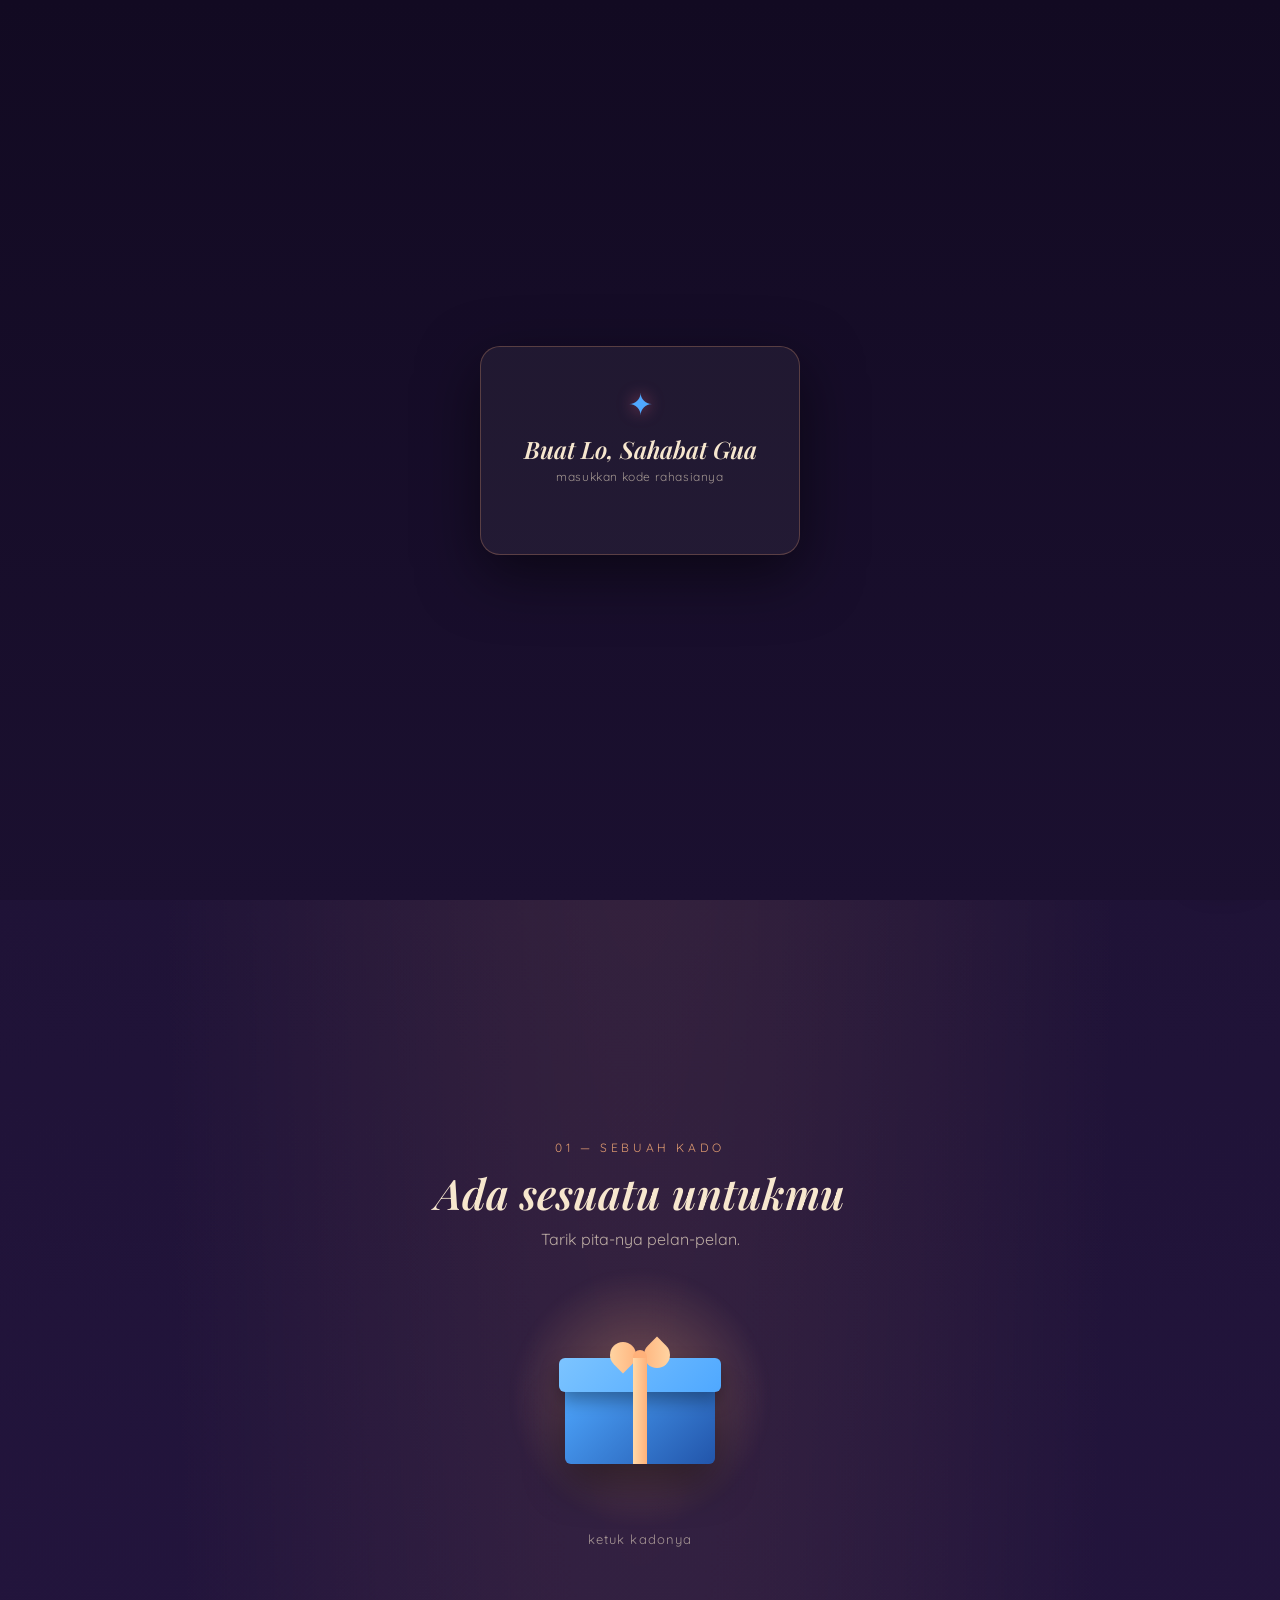
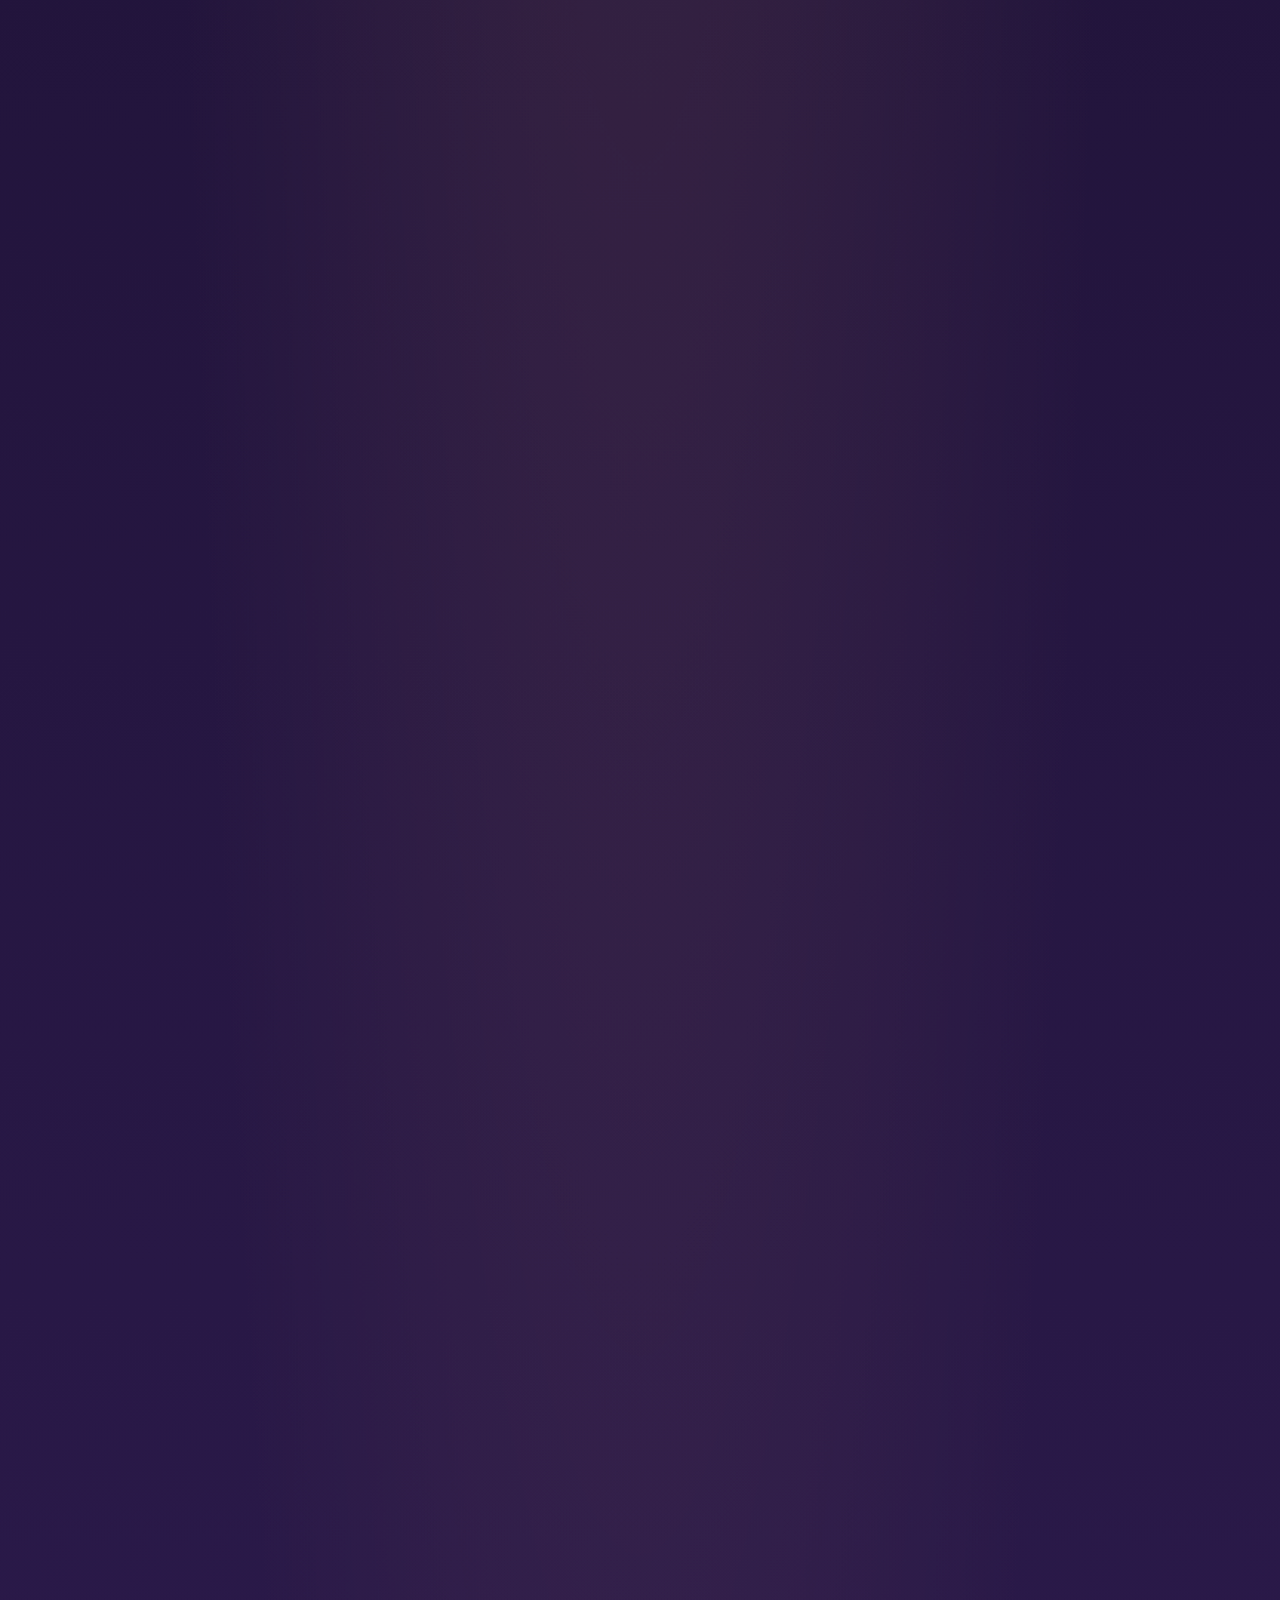
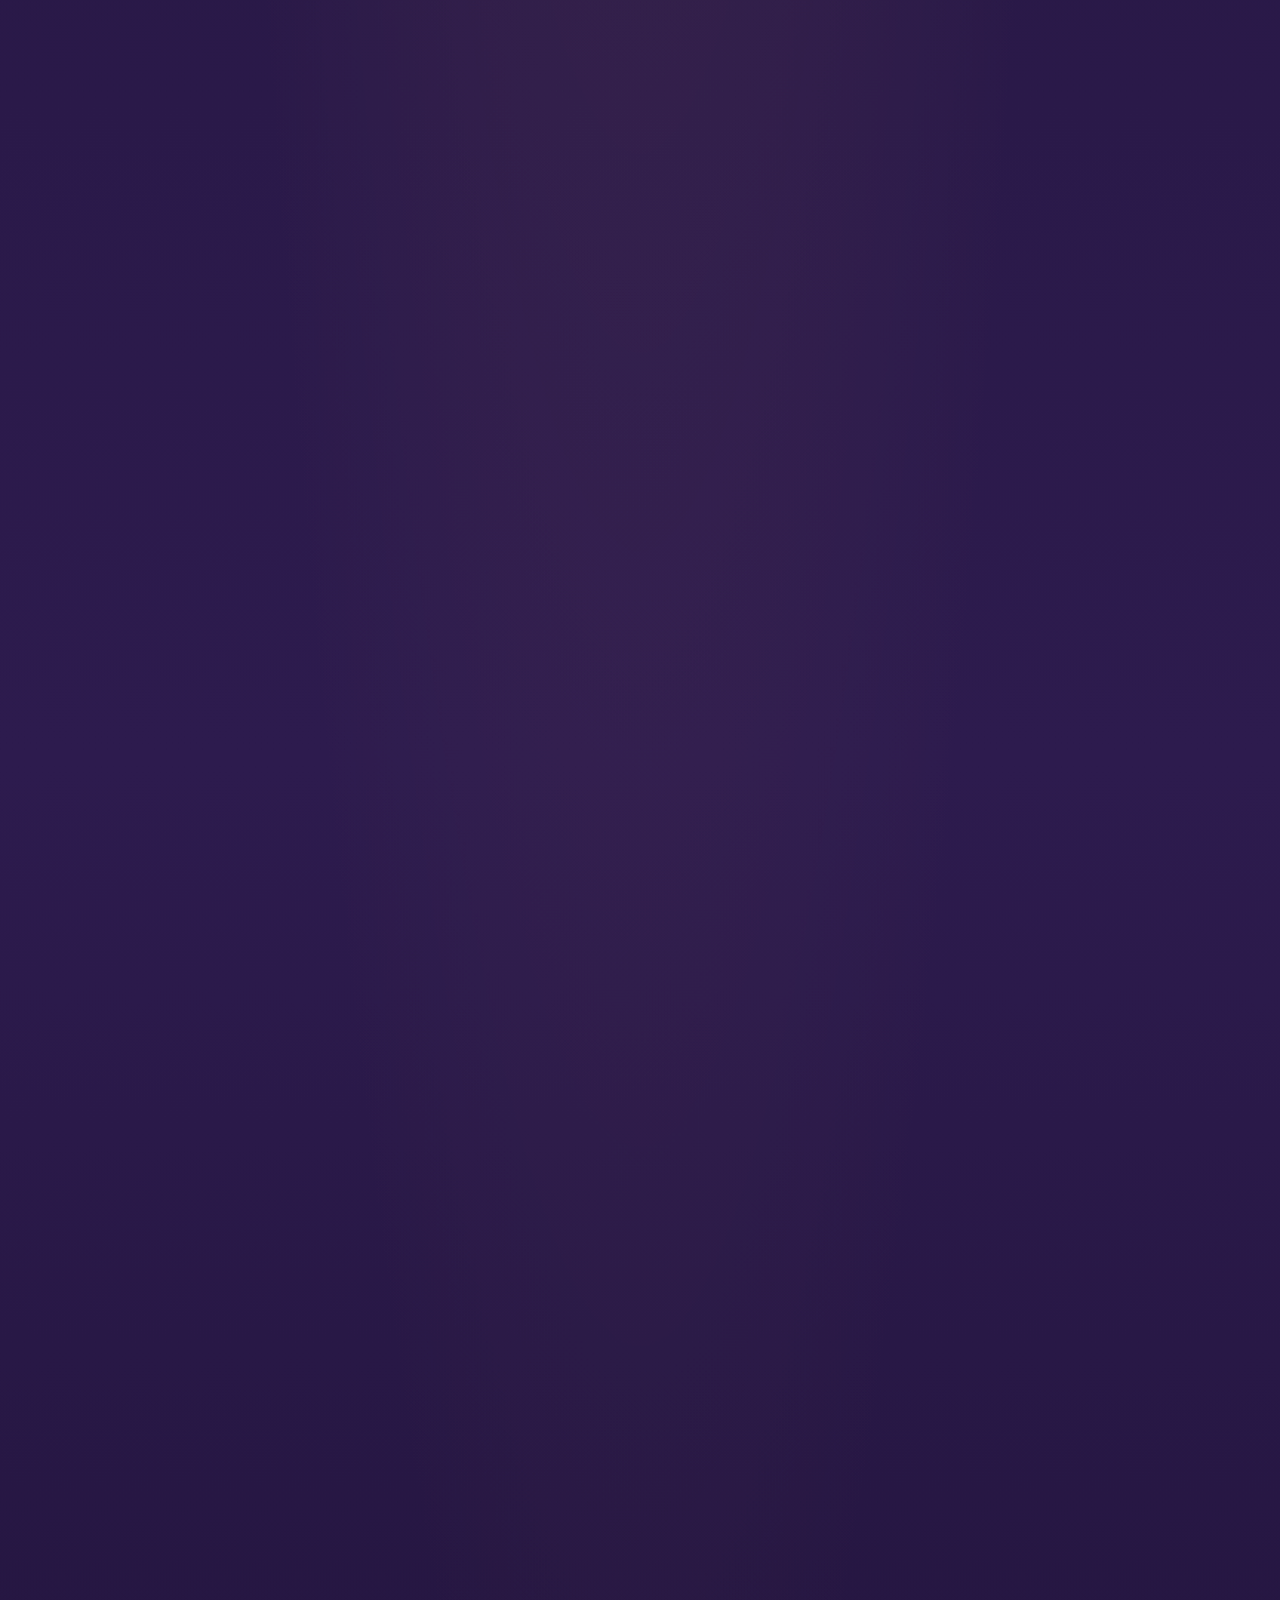
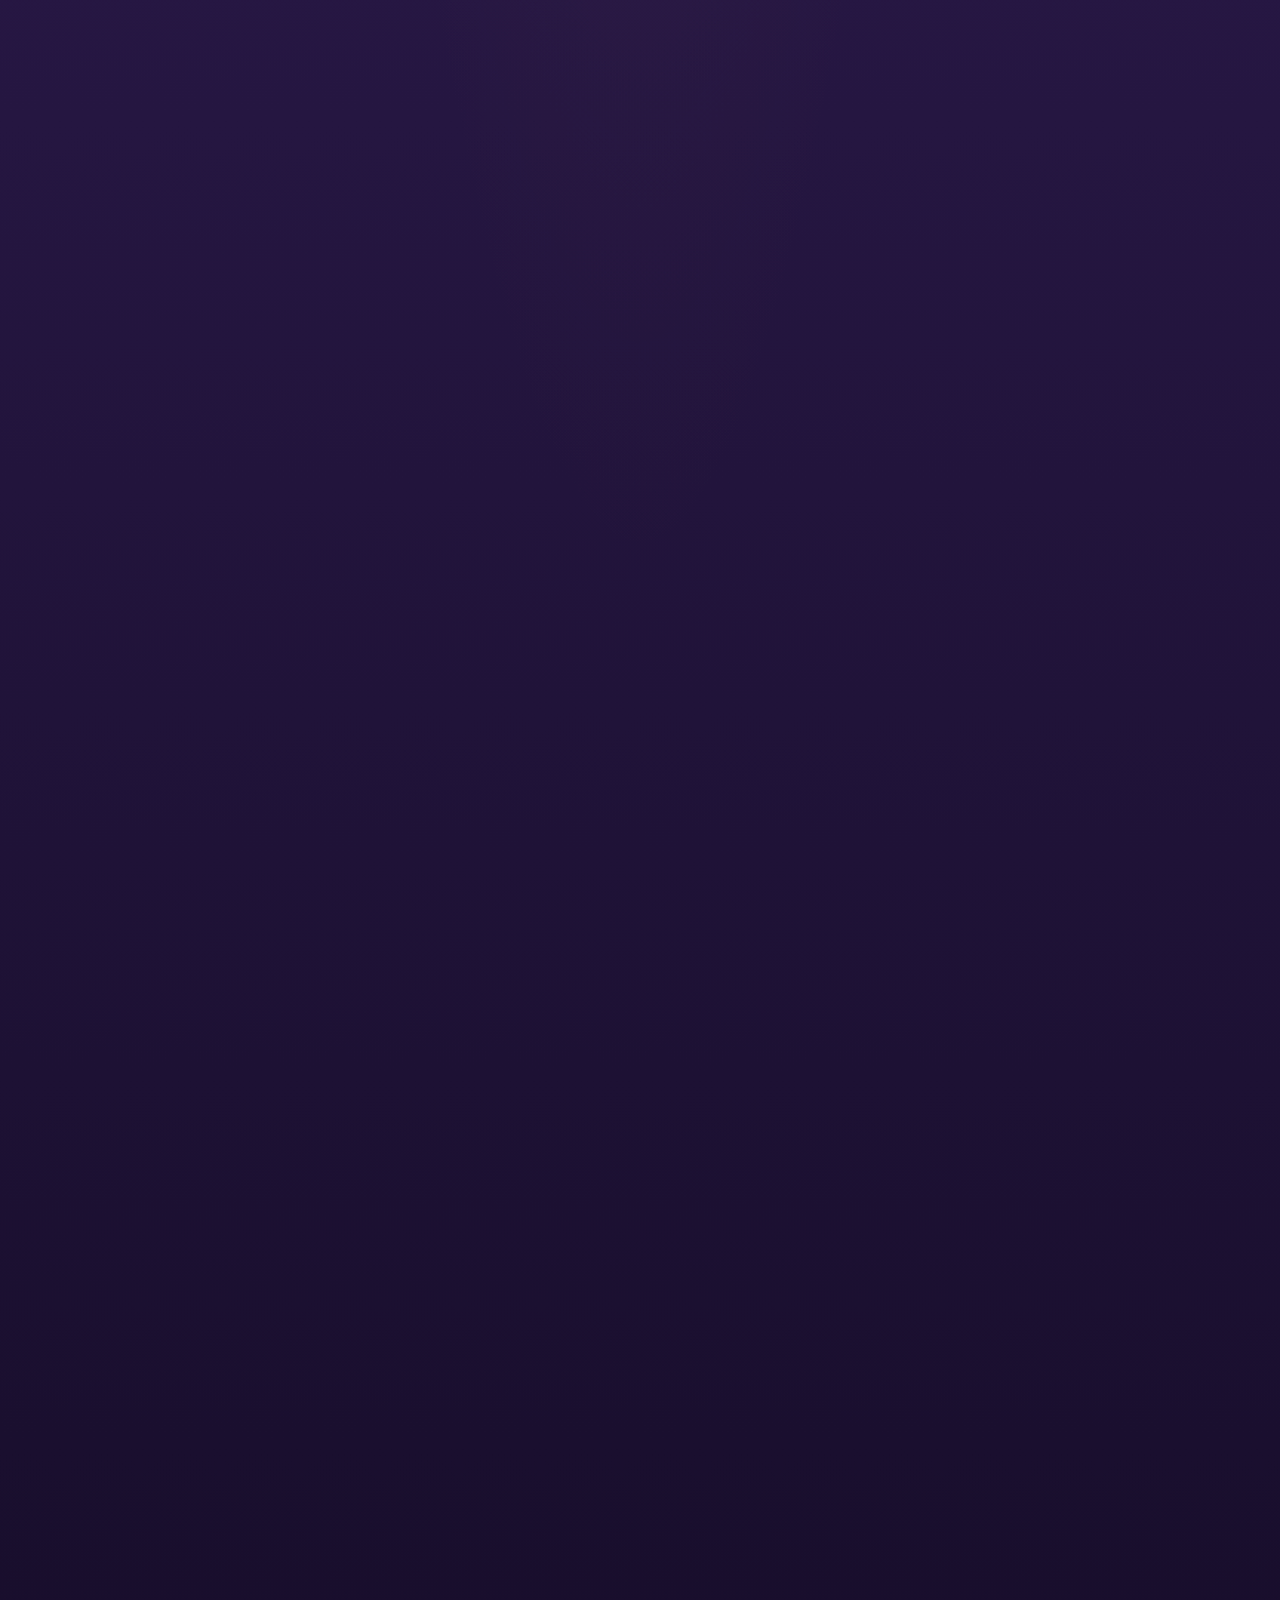
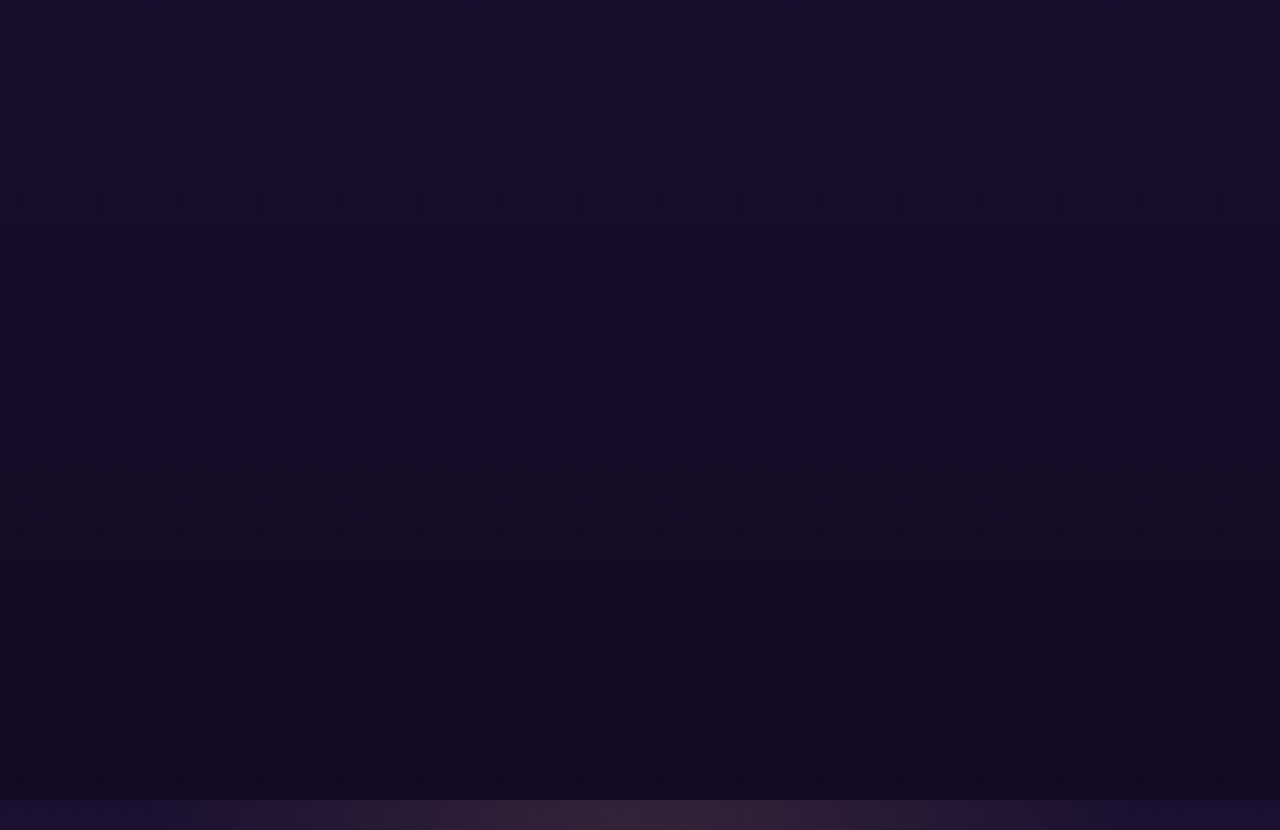
==== page2.html @ 65fb52f4 "add page2.html" ====
<!DOCTYPE html>
<html lang="id">
<head>
<meta charset="UTF-8" />
<meta name="viewport" content="width=device-width, initial-scale=1.0" />
<title id="pageTitle">Happy Birthday</title>
<link rel="preconnect" href="https://fonts.googleapis.com">
<link href="https://fonts.googleapis.com/css2?family=Caveat:wght@500;600&family=Playfair+Display:ital,wght@0,500;0,700;1,500;1,600&family=Quicksand:wght@400;500;600;700&display=swap" rel="stylesheet">
<link rel="stylesheet" href="main.css" />
</head>
<body>

  <div class="lantern-field" id="lanternField"></div>

  <!-- ============ LOCK SCREEN ============ -->
  <div class="lock-overlay" id="lockOverlay">
    <div class="lock-card">
      <span class="lock-flower">✦</span>
      <h2 class="lock-title">Buat Lo, Sahabat Gua</h2>
      <p class="lock-sub" id="lockHint">masukkan kode rahasianya</p>
      <div class="lock-dots" id="lockDots"></div>
      <div class="lock-pad" id="lockPad"></div>
    </div>
  </div>

  <!-- ============ HERO ============ -->
  <section class="hero">
    <p class="hero-eyebrow">malam ini, langit menyalakan satu lentera lagi buat sahabat gua</p>
    <h1 class="hero-title" id="heroTitle">Happy Birthday</h1>
    <p class="hero-date" id="heroDate"></p>
    <button class="scroll-cue" id="scrollCue">
      <span>buka kadonya</span>
      <span class="cue-arrow">↓</span>
    </button>
  </section>

  <!-- ============ GIFT ============ -->
  <section class="gift-section" id="giftSection">
    <p class="section-label">01 — sebuah kado</p>
    <h2 class="section-title">Ada sesuatu untukmu</h2>
    <p class="section-sub">Tarik pita-nya pelan-pelan.</p>

    <div class="gift-stage">
      <div class="gift-glow"></div>
      <button class="gift-box" id="giftBox" aria-label="Buka kado">
        <div class="box-lid">
          <div class="bow">
            <span class="bow-loop left"></span>
            <span class="bow-loop right"></span>
            <span class="bow-knot"></span>
          </div>
        </div>
        <div class="ribbon-v"></div>
        <div class="box-base">
          <div class="ribbon-v static"></div>
        </div>
      </button>
    </div>
    <p class="gift-hint" id="giftHint">ketuk kadonya</p>
  </section>

  <!-- ============ BOUQUET ============ -->
  <section class="bouquet-section reveal-on-gift" id="bouquetSection">
    <p class="section-label">02 — buket digital</p>
    <h2 class="section-title scroll-reveal">Petik satu bunga</h2>
    <p class="section-sub">tiap kelopak nyimpen satu potong rasa</p>
    <div class="bouquet-field scroll-reveal" id="bouquetField"></div>
    <div class="bouquet-note" id="bouquetNote">tap salah satu bunga di atas ✿</div>
  </section>

  <!-- ============ LETTER ============ -->
  <section class="letter-section reveal-on-gift" id="letterSection">
    <p class="section-label">03 — sepucuk surat</p>
    <h2 class="section-title">Untukmu, malam ini</h2>
    <div class="letter-card scroll-reveal">
      <div class="wax-seal">✉</div>
      <p class="letter-text" id="letterText"></p>
      <span class="letter-cursor" id="letterCursor">|</span>
    </div>
  </section>

  <!-- ============ TIMELINE ============ -->
  <section class="timeline-section reveal-on-gift" id="timelineSection">
    <p class="section-label">04 — perjalanan kita</p>
    <h2 class="section-title">Cerita yang Kita Tulis</h2>
    <div class="timeline-track" id="timelineTrack"></div>
  </section>

  <!-- ============ GALLERY ============ -->
  <section class="gallery-section reveal-on-gift" id="gallerySection">
    <p class="section-label">05 — jejak kenangan</p>
    <h2 class="section-title scroll-reveal">Potret-potret Kecil</h2>
    <p class="section-sub">geser buat lihat kenangan selanjutnya</p>
    <div class="photo-stack scroll-reveal" id="photoStack"></div>
    <p class="stack-counter" id="stackCounter"></p>
  </section>

  <!-- ============ MINI GAMES ============ -->
  <section class="games-section reveal-on-gift" id="gamesSection">
    <p class="section-label">06 — main dulu yuk</p>
    <h2 class="section-title scroll-reveal">Tiga Permainan Kecil</h2>
    <p class="section-sub">isengan sebelum ke penutup</p>
    <div class="game-cards" id="gameCards"></div>

    <div class="game-modal" id="gameModal">
      <div class="game-modal-box">
        <button class="game-close" id="gameClose">✕</button>
        <div id="gameStage"></div>
      </div>
    </div>
  </section>

  <!-- ============ CLOSING ============ -->
  <section class="closing-section reveal-on-gift" id="closingSection">
    <div class="closing-glow"></div>
    <p class="section-label">07 — penutup</p>
    <h2 class="closing-title scroll-reveal">Selamat ulang tahun, <span id="closingName"></span> 🕯️</h2>
    <p class="closing-text scroll-reveal" id="closingText"></p>
    <footer class="site-footer">Dibuat dengan niat baik · site by Berr</footer>
  </section>

  <!-- ============ MUSIC PLAYER (persistent) ============ -->
  <div class="music-player" id="musicPlayer">
    <button class="music-toggle" id="musicToggle" aria-label="Putar musik">
      <span class="bar"></span><span class="bar"></span><span class="bar"></span>
    </button>
    <span class="music-title" id="musicTitle"></span>
    <audio id="audioEl" loop preload="auto"></audio>
  </div>
  <div class="toast" id="toast"></div>

  <script src="photos.js"></script>
  <script src="data.js"></script>
  <script src="main.js"></script>
  <script src="games.js"></script>
</body>
</html>
---- main.css ----
/* ============================================================
   main.css — Page 2: "Midnight Garden" — distinct from page 1.
   Palette: deep plum #1b1030, secondary plum #2d1b4e,
            lantern amber #ffb17a, cream #f7e7ce, rose #4fa8ff
   ============================================================ */

:root{
  --plum:#1b1030;
  --plum-2:#2d1b4e;
  --amber:#ffb17a;
  --cream:#f7e7ce;
  --rose:#4fa8ff;
  --ink:#120a22;
}

*{ box-sizing:border-box; }
html{ scroll-behavior:smooth; }

body{
  margin:0;
  min-height:100%;
  background:
    radial-gradient(ellipse at 50% -10%, rgba(255,177,122,0.12), transparent 55%),
    linear-gradient(180deg, var(--plum) 0%, var(--plum-2) 55%, var(--ink) 100%);
  color:var(--cream);
  font-family:'Quicksand', sans-serif;
  overflow-x:hidden;
}

.section-label{
  font-size:12px;
  letter-spacing:0.3em;
  text-transform:uppercase;
  color:var(--amber);
  opacity:0.85;
  margin:0 0 10px;
}
.section-title{
  font-family:'Playfair Display', serif;
  font-style:italic;
  font-weight:600;
  font-size:clamp(28px,5vw,42px);
  margin:0 0 8px;
  color:var(--cream);
}
.section-sub{
  color:rgba(247,231,206,0.7);
  margin:0 0 30px;
}

/* ---------------- lantern background ---------------- */
.lantern-field{
  position:fixed;
  inset:0;
  z-index:0;
  pointer-events:none;
  overflow:hidden;
}
.lantern{
  position:absolute;
  bottom:-80px;
  width:26px;
  height:34px;
  border-radius:6px 6px 10px 10px;
  background:linear-gradient(180deg, #ffd9a8, var(--amber));
  box-shadow:0 0 18px 4px rgba(255,177,122,0.55);
  opacity:0.85;
  animation-name:rise;
  animation-timing-function:ease-in;
  animation-iteration-count:infinite;
}
.lantern::before{
  content:"";
  position:absolute;
  top:-10px;
  left:50%;
  width:1px;
  height:10px;
  background:rgba(255,217,168,0.6);
  transform:translateX(-50%);
}
.lantern::after{
  content:"";
  position:absolute;
  inset:4px 5px;
  border-radius:4px;
  background:rgba(255,255,255,0.35);
}
@keyframes rise{
  0%{ transform:translateY(0) translateX(0) rotate(0deg); opacity:0; }
  10%{ opacity:0.9; }
  50%{ transform:translateY(-55vh) translateX(20px) rotate(3deg); }
  90%{ opacity:0.5; }
  100%{ transform:translateY(-105vh) translateX(-15px) rotate(-3deg); opacity:0; }
}

/* ---------------- hero ---------------- */
.hero{
  position:relative;
  z-index:1;
  min-height:100vh;
  display:flex;
  flex-direction:column;
  align-items:center;
  justify-content:center;
  text-align:center;
  padding:32px;
}
.hero-eyebrow{
  font-size:13px;
  letter-spacing:0.25em;
  text-transform:uppercase;
  color:rgba(247,231,206,0.6);
  margin-bottom:18px;
}
.hero-title{
  font-family:'Playfair Display', serif;
  font-style:italic;
  font-weight:600;
  font-size:clamp(38px, 8vw, 72px);
  margin:0;
  background:linear-gradient(180deg, #fff 10%, var(--amber) 90%);
  -webkit-background-clip:text;
  background-clip:text;
  color:transparent;
  text-shadow:0 0 40px rgba(255,177,122,0.25);
}
.hero-date{
  margin:14px 0 48px;
  color:rgba(247,231,206,0.75);
  font-size:15px;
  letter-spacing:0.08em;
}
.scroll-cue{
  background:transparent;
  border:1px solid rgba(255,177,122,0.5);
  color:var(--cream);
  padding:12px 26px;
  border-radius:999px;
  font-family:'Quicksand', sans-serif;
  font-weight:600;
  font-size:13px;
  letter-spacing:0.1em;
  cursor:pointer;
  display:flex;
  align-items:center;
  gap:10px;
  transition:background 0.3s ease, transform 0.3s ease;
}
.scroll-cue:hover{ background:rgba(255,177,122,0.12); transform:translateY(2px); }
.cue-arrow{ animation:bob 1.6s ease-in-out infinite; }
@keyframes bob{ 0%,100%{ transform:translateY(0);} 50%{ transform:translateY(5px);} }

/* ---------------- gift section ---------------- */
.gift-section{
  position:relative;
  z-index:1;
  min-height:100vh;
  display:flex;
  flex-direction:column;
  align-items:center;
  justify-content:center;
  text-align:center;
  padding:40px 24px;
}
.gift-stage{
  position:relative;
  width:220px;
  height:220px;
  display:flex;
  align-items:center;
  justify-content:center;
  margin-top:10px;
}
.gift-glow{
  position:absolute;
  width:280px;
  height:280px;
  border-radius:50%;
  background:radial-gradient(circle, rgba(255,177,122,0.35), transparent 65%);
  filter:blur(4px);
  animation:glowPulse 3s ease-in-out infinite;
}
@keyframes glowPulse{
  0%,100%{ opacity:0.6; transform:scale(1); }
  50%{ opacity:1; transform:scale(1.08); }
}

.gift-box{
  position:relative;
  width:150px;
  height:130px;
  background:none;
  border:none;
  cursor:pointer;
  padding:0;
}
.box-base{
  position:absolute;
  bottom:0;
  left:0;
  width:150px;
  height:82px;
  background:linear-gradient(135deg, var(--rose), #2255aa);
  border-radius:6px;
  box-shadow:0 20px 40px rgba(0,0,0,0.45);
}
.box-lid{
  position:absolute;
  top:24px;
  left:-6px;
  width:162px;
  height:34px;
  background:linear-gradient(135deg, #7cc4ff, var(--rose));
  border-radius:6px;
  box-shadow:0 8px 18px rgba(0,0,0,0.35);
  transform-origin:50% 100%;
  transition:transform 0.7s cubic-bezier(.34,1.56,.64,1), opacity 0.5s ease 0.3s;
  z-index:3;
}
.ribbon-v{
  position:absolute;
  top:24px;
  left:50%;
  width:14px;
  height:106px;
  transform:translateX(-50%);
  background:linear-gradient(90deg, #ffd9a8, var(--amber));
  z-index:4;
  transition:opacity 0.4s ease, transform 0.6s ease;
}
.ribbon-v.static{
  position:absolute;
  top:0; left:50%;
  height:82px;
  z-index:1;
}
.bow{
  position:absolute;
  top:-16px;
  left:50%;
  transform:translateX(-50%);
  width:60px;
  height:34px;
  z-index:5;
  transition:transform 0.5s ease, opacity 0.5s ease;
}
.bow-loop{
  position:absolute;
  top:0;
  width:26px;
  height:26px;
  border-radius:50% 50% 50% 0;
  background:linear-gradient(135deg, #ffd9a8, var(--amber));
}
.bow-loop.left{ left:0; transform:rotate(-45deg); }
.bow-loop.right{ right:0; transform:rotate(135deg); }
.bow-knot{
  position:absolute;
  top:8px;
  left:50%;
  width:14px;
  height:14px;
  transform:translateX(-50%);
  background:var(--amber);
  border-radius:50%;
}

.gift-box.opened .box-lid{
  transform:translateY(-160px) rotate(-35deg);
  opacity:0;
}
.gift-box.opened .ribbon-v{
  opacity:0;
  transform:translate(-50%,-40px);
}
.gift-box.opened .bow{
  transform:translate(-50%,-180px) scale(0.6);
  opacity:0;
}
.gift-box.opened .box-base{
  animation:boxShake 0.4s ease;
}
@keyframes boxShake{
  0%,100%{ transform:translateX(0); }
  25%{ transform:translateX(-4px); }
  75%{ transform:translateX(4px); }
}

.gift-hint{
  margin-top:22px;
  font-size:13px;
  letter-spacing:0.08em;
  color:rgba(247,231,206,0.6);
  animation:hintFade 2s ease-in-out infinite;
}
@keyframes hintFade{ 0%,100%{ opacity:0.5;} 50%{ opacity:1;} }

/* sections hidden until gift opened */
.reveal-on-gift{
  opacity:0;
  transform:translateY(30px);
  transition:opacity 0.9s ease, transform 0.9s ease;
}
.reveal-on-gift.visible{
  opacity:1;
  transform:translateY(0);
}

/* ---------------- letter ---------------- */
.letter-section{
  position:relative;
  z-index:1;
  min-height:100vh;
  display:flex;
  flex-direction:column;
  align-items:center;
  justify-content:center;
  padding:60px 24px;
  text-align:center;
}
.letter-card{
  position:relative;
  max-width:560px;
  width:100%;
  background:rgba(255,247,235,0.06);
  border:1px solid rgba(255,177,122,0.25);
  border-radius:18px;
  padding:44px 32px;
  backdrop-filter:blur(6px);
  box-shadow:0 20px 60px rgba(0,0,0,0.35);
  text-align:left;
}
.wax-seal{
  position:absolute;
  top:-22px;
  left:50%;
  transform:translateX(-50%);
  width:44px;
  height:44px;
  border-radius:50%;
  background:radial-gradient(circle at 35% 30%, #7cc4ff, var(--rose) 70%);
  display:flex;
  align-items:center;
  justify-content:center;
  font-size:18px;
  box-shadow:0 6px 16px rgba(0,0,0,0.4);
}
.letter-text{
  font-family:'Caveat', cursive;
  font-size:26px;
  line-height:1.55;
  color:var(--cream);
  white-space:pre-line;
  margin:8px 0 0;
  min-height:180px;
}
.letter-cursor{
  font-family:'Caveat', cursive;
  font-size:26px;
  color:var(--amber);
  animation:blink 0.9s step-end infinite;
}
@keyframes blink{ 50%{ opacity:0; } }

/* ---------------- gallery ---------------- */
.gallery-section{
  position:relative;
  z-index:1;
  min-height:100vh;
  padding:80px 24px;
  text-align:center;
}
.photo-stack{
  position:relative;
  width:260px;
  height:340px;
  margin:20px auto 6px;
}
.photo-card{
  position:absolute;
  inset:0;
  background:#fff;
  padding:10px 10px 34px;
  border-radius:6px;
  box-shadow:0 14px 32px rgba(0,0,0,0.4);
  cursor:grab;
  user-select:none;
  transform:rotate(var(--tilt, 0deg)) scale(calc(1 - var(--depth, 0) * 0.04)) translateY(calc(var(--depth, 0) * 10px));
  transition:transform 0.35s ease;
  touch-action:none;
}
.photo-card:active{ cursor:grabbing; }
.photo-card img{
  width:100%;
  height:100%;
  object-fit:cover;
  display:block;
  border-radius:2px;
  pointer-events:none;
}
.photo-card.text-card{
  display:flex;
  align-items:center;
  justify-content:center;
  background:linear-gradient(160deg, var(--plum-2), var(--ink));
  padding:28px 22px 34px;
}
.photo-card.text-card p{
  margin:0;
  font-family:'Playfair Display', serif;
  font-style:italic;
  font-size:17px;
  line-height:1.5;
  color:var(--cream);
  text-align:center;
  pointer-events:none;
}
.stack-counter{
  font-size:12px;
  letter-spacing:0.1em;
  color:rgba(247,231,206,0.55);
  margin-top:6px;
}

/* ---------------- closing ---------------- */
.closing-section{
  position:relative;
  z-index:1;
  min-height:100vh;
  display:flex;
  flex-direction:column;
  align-items:center;
  justify-content:center;
  text-align:center;
  padding:60px 24px;
  overflow:hidden;
}
.closing-glow{
  position:absolute;
  top:20%;
  width:400px;
  height:400px;
  background:radial-gradient(circle, rgba(255,111,145,0.18), transparent 70%);
  filter:blur(10px);
  pointer-events:none;
}
.closing-title{
  font-family:'Playfair Display', serif;
  font-style:italic;
  font-weight:600;
  font-size:clamp(26px,5vw,38px);
  margin:0 0 18px;
  position:relative;
}
.closing-title span{ color:var(--amber); }
.closing-text{
  max-width:520px;
  color:rgba(247,231,206,0.8);
  line-height:1.7;
  position:relative;
}
.site-footer{
  margin-top:60px;
  font-size:12px;
  letter-spacing:0.1em;
  color:rgba(247,231,206,0.4);
}

/* ---------------- music player ---------------- */
.music-player{
  position:fixed;
  bottom:22px;
  right:22px;
  z-index:40;
  display:flex;
  align-items:center;
  gap:10px;
  background:rgba(27,16,48,0.75);
  border:1px solid rgba(255,177,122,0.3);
  padding:8px 14px 8px 8px;
  border-radius:999px;
  backdrop-filter:blur(6px);
  box-shadow:0 10px 24px rgba(0,0,0,0.35);
}
.music-toggle{
  width:38px;
  height:38px;
  border-radius:50%;
  border:none;
  background:linear-gradient(135deg, var(--amber), var(--rose));
  display:flex;
  align-items:center;
  justify-content:center;
  gap:3px;
  cursor:pointer;
}
.music-toggle .bar{
  width:3px;
  height:10px;
  background:var(--ink);
  border-radius:2px;
  animation:eq 1s ease-in-out infinite;
  animation-play-state:paused;
}
.music-toggle .bar:nth-child(2){ animation-delay:0.2s; }
.music-toggle .bar:nth-child(3){ animation-delay:0.4s; }
.music-player.playing .bar{ animation-play-state:running; }
@keyframes eq{
  0%,100%{ height:6px; }
  50%{ height:16px; }
}
.music-title{
  font-size:12px;
  color:var(--cream);
  max-width:120px;
  white-space:nowrap;
  overflow:hidden;
  text-overflow:ellipsis;
}

.toast{
  position:fixed;
  bottom:80px;
  right:22px;
  background:rgba(20,10,35,0.95);
  border:1px solid rgba(255,177,122,0.4);
  color:var(--cream);
  padding:10px 16px;
  border-radius:10px;
  font-size:12px;
  max-width:240px;
  z-index:41;
  opacity:0;
  transform:translateY(8px);
  transition:opacity 0.3s ease, transform 0.3s ease;
  pointer-events:none;
}
.toast.show{ opacity:1; transform:translateY(0); }

/* ---------------- lock screen ---------------- */
.lock-overlay{
  position:fixed;
  inset:0;
  z-index:60;
  display:flex;
  align-items:center;
  justify-content:center;
  background:linear-gradient(180deg, var(--ink), var(--plum));
  padding:24px;
  transition:opacity 0.8s ease, visibility 0.8s ease;
}
.lock-overlay.hidden{
  opacity:0;
  visibility:hidden;
  pointer-events:none;
}
.lock-card{
  width:min(90vw, 320px);
  text-align:center;
  padding:38px 26px 30px;
  border-radius:20px;
  background:rgba(255,247,235,0.05);
  border:1px solid rgba(255,177,122,0.25);
  box-shadow:0 20px 60px rgba(0,0,0,0.5);
}
.lock-flower{
  font-size:30px;
  color:var(--rose);
  text-shadow:0 0 16px rgba(255,111,145,0.6);
}
.lock-title{
  font-family:'Playfair Display', serif;
  font-style:italic;
  font-weight:600;
  font-size:24px;
  margin:10px 0 4px;
  color:var(--cream);
}
.lock-sub{
  font-size:12px;
  letter-spacing:0.05em;
  color:rgba(247,231,206,0.6);
  margin:0 0 18px;
}
.lock-dots{
  display:flex;
  justify-content:center;
  gap:10px;
  margin-bottom:22px;
}
.lock-dot{
  width:11px;
  height:11px;
  border-radius:50%;
  border:1px solid rgba(255,177,122,0.5);
  background:transparent;
  transition:background 0.2s ease, transform 0.2s ease;
}
.lock-dot.filled{
  background:var(--amber);
  transform:scale(1.15);
}
.lock-dots.shake{ animation:lockShake 0.4s ease; }
@keyframes lockShake{
  0%,100%{ transform:translateX(0); }
  25%{ transform:translateX(-8px); }
  75%{ transform:translateX(8px); }
}
.lock-pad{
  display:grid;
  grid-template-columns:repeat(3,1fr);
  gap:10px;
}
.lock-key{
  padding:14px 0;
  border-radius:12px;
  border:1px solid rgba(255,177,122,0.25);
  background:rgba(255,255,255,0.04);
  color:var(--cream);
  font-size:16px;
  font-family:'Quicksand', sans-serif;
  cursor:pointer;
  transition:background 0.2s ease;
}
.lock-key:active, .lock-key:hover{
  background:rgba(255,177,122,0.18);
}

/* ---------------- bouquet ---------------- */
.bouquet-section{
  position:relative;
  z-index:1;
  min-height:100vh;
  display:flex;
  flex-direction:column;
  align-items:center;
  justify-content:center;
  text-align:center;
  padding:70px 24px;
}
.bouquet-field{
  display:flex;
  flex-wrap:wrap;
  justify-content:center;
  gap:22px;
  max-width:520px;
  margin:20px 0;
}
.bouquet-flower{
  background:none;
  border:none;
  font-size:38px;
  cursor:pointer;
  filter:drop-shadow(0 0 10px rgba(255,111,145,0.4));
  transition:transform 0.3s ease;
  animation:swayFlower 3.4s ease-in-out infinite;
}
.bouquet-flower:hover{ transform:scale(1.15) rotate(-6deg); }
@keyframes swayFlower{
  0%,100%{ transform:rotate(-4deg); }
  50%{ transform:rotate(4deg); }
}
.bouquet-note{
  min-height:50px;
  max-width:420px;
  font-family:'Caveat', cursive;
  font-size:22px;
  color:var(--amber);
  padding:0 12px;
  transition:opacity 0.4s ease;
}

/* ---------------- timeline ---------------- */
.timeline-section{
  position:relative;
  z-index:1;
  min-height:100vh;
  padding:80px 24px;
  text-align:center;
}
.timeline-track{
  position:relative;
  max-width:520px;
  margin:30px auto 0;
  text-align:left;
  padding-left:26px;
  border-left:1px solid rgba(255,177,122,0.35);
}
.timeline-item{
  position:relative;
  margin-bottom:38px;
  opacity:0;
  transform:translateX(-16px);
  transition:opacity 0.8s ease, transform 0.8s ease;
}
.timeline-item.visible{
  opacity:1;
  transform:translateX(0);
}
.timeline-item::before{
  content:"";
  position:absolute;
  left:-32px;
  top:4px;
  width:10px;
  height:10px;
  border-radius:50%;
  background:var(--amber);
  box-shadow:0 0 10px rgba(255,177,122,0.7);
}
.timeline-label{
  font-size:11px;
  letter-spacing:0.2em;
  text-transform:uppercase;
  color:var(--rose);
  margin:0 0 4px;
}
.timeline-item h3{
  font-family:'Playfair Display', serif;
  font-style:italic;
  font-size:20px;
  margin:0 0 6px;
  color:var(--cream);
}
.timeline-item p{
  margin:0;
  font-size:14px;
  line-height:1.55;
  color:rgba(247,231,206,0.7);
}

/* ---------------- generic scroll reveal ---------------- */
.scroll-reveal{
  opacity:0;
  transform:translateY(24px);
  transition:opacity 0.9s ease, transform 0.9s ease;
}
.scroll-reveal.visible{
  opacity:1;
  transform:translateY(0);
}

/* ---------------- mini games ---------------- */
.games-section{
  position:relative;
  z-index:1;
  min-height:100vh;
  display:flex;
  flex-direction:column;
  align-items:center;
  justify-content:center;
  text-align:center;
  padding:70px 24px;
}
.game-cards{
  display:flex;
  flex-wrap:wrap;
  justify-content:center;
  gap:16px;
  max-width:520px;
  margin-top:10px;
}
.game-card{
  width:150px;
  padding:22px 14px;
  border-radius:16px;
  background:rgba(255,255,255,0.05);
  border:1px solid rgba(255,177,122,0.25);
  cursor:pointer;
  transition:transform 0.25s ease, background 0.25s ease;
}
.game-card:hover{
  transform:translateY(-4px);
  background:rgba(255,177,122,0.1);
}
.game-card .icon{
  font-size:30px;
  display:block;
  margin-bottom:10px;
}
.game-card .title{
  font-family:'Playfair Display', serif;
  font-style:italic;
  font-size:15px;
  color:var(--cream);
  margin:0 0 4px;
}
.game-card .desc{
  font-size:11px;
  color:rgba(247,231,206,0.6);
  margin:0;
}

.game-modal{
  position:fixed;
  inset:0;
  z-index:70;
  display:none;
  align-items:center;
  justify-content:center;
  background:rgba(10,4,20,0.9);
  padding:20px;
}
.game-modal.active{ display:flex; }
.game-modal-box{
  position:relative;
  width:min(92vw, 420px);
  max-height:85vh;
  overflow-y:auto;
  background:linear-gradient(160deg, rgba(45,27,78,0.98), rgba(18,10,34,0.98));
  border:1px solid rgba(255,177,122,0.3);
  border-radius:20px;
  padding:30px 22px 26px;
  text-align:center;
}
.game-close{
  position:absolute;
  top:10px;
  right:14px;
  background:none;
  border:none;
  color:var(--cream);
  font-size:18px;
  cursor:pointer;
}
.game-title{
  font-family:'Playfair Display', serif;
  font-style:italic;
  font-size:22px;
  margin:0 0 6px;
  color:var(--amber);
}
.game-sub{
  font-size:12px;
  color:rgba(247,231,206,0.6);
  margin:0 0 18px;
}

/* quiz */
.quiz-question{
  font-size:15px;
  margin-bottom:14px;
  color:var(--cream);
}
.quiz-options{
  display:flex;
  flex-direction:column;
  gap:8px;
  margin-bottom:16px;
}
.quiz-option{
  padding:10px;
  border-radius:10px;
  border:1px solid rgba(255,177,122,0.3);
  background:rgba(255,255,255,0.04);
  color:var(--cream);
  font-size:13px;
  cursor:pointer;
}
.quiz-option.correct{ background:rgba(120,200,120,0.3); border-color:#7ac87a; }
.quiz-option.wrong{ background:rgba(220,90,90,0.3); border-color:#dc5a5a; }
.quiz-progress{
  font-size:11px;
  color:rgba(247,231,206,0.5);
  margin-bottom:8px;
}
.quiz-result{
  font-family:'Caveat', cursive;
  font-size:22px;
  color:var(--amber);
}

/* memory match */
.memory-grid{
  display:grid;
  grid-template-columns:repeat(4, 1fr);
  gap:8px;
  margin:10px 0;
}
.memory-card{
  aspect-ratio:1;
  border-radius:10px;
  background:linear-gradient(135deg, var(--rose), #2255aa);
  display:flex;
  align-items:center;
  justify-content:center;
  font-size:22px;
  cursor:pointer;
  user-select:none;
}
.memory-card.flipped, .memory-card.matched{
  background:rgba(255,255,255,0.08);
}
.memory-card.matched{ opacity:0.4; cursor:default; }
.memory-status{
  font-size:12px;
  color:rgba(247,231,206,0.7);
  margin-top:8px;
}

/* catch hearts */
.catch-stage{
  position:relative;
  width:100%;
  height:300px;
  border-radius:14px;
  background:rgba(0,0,0,0.25);
  overflow:hidden;
  margin-bottom:12px;
}
.catch-heart{
  position:absolute;
  top:-30px;
  font-size:22px;
  cursor:pointer;
  animation-name:fallHeart;
  animation-timing-function:linear;
  user-select:none;
}
@keyframes fallHeart{
  to{ transform:translateY(330px); }
}
.catch-score{
  font-size:14px;
  color:var(--cream);
}
.game-btn{
  margin-top:12px;
  padding:10px 22px;
  border-radius:999px;
  border:none;
  background:linear-gradient(120deg, var(--amber), var(--rose));
  color:var(--ink);
  font-weight:700;
  font-size:13px;
  cursor:pointer;
}

@media (max-width:600px){
  .letter-card{ padding:34px 20px; }
  .letter-text{ font-size:22px; }
  .bouquet-flower{ font-size:32px; }
}
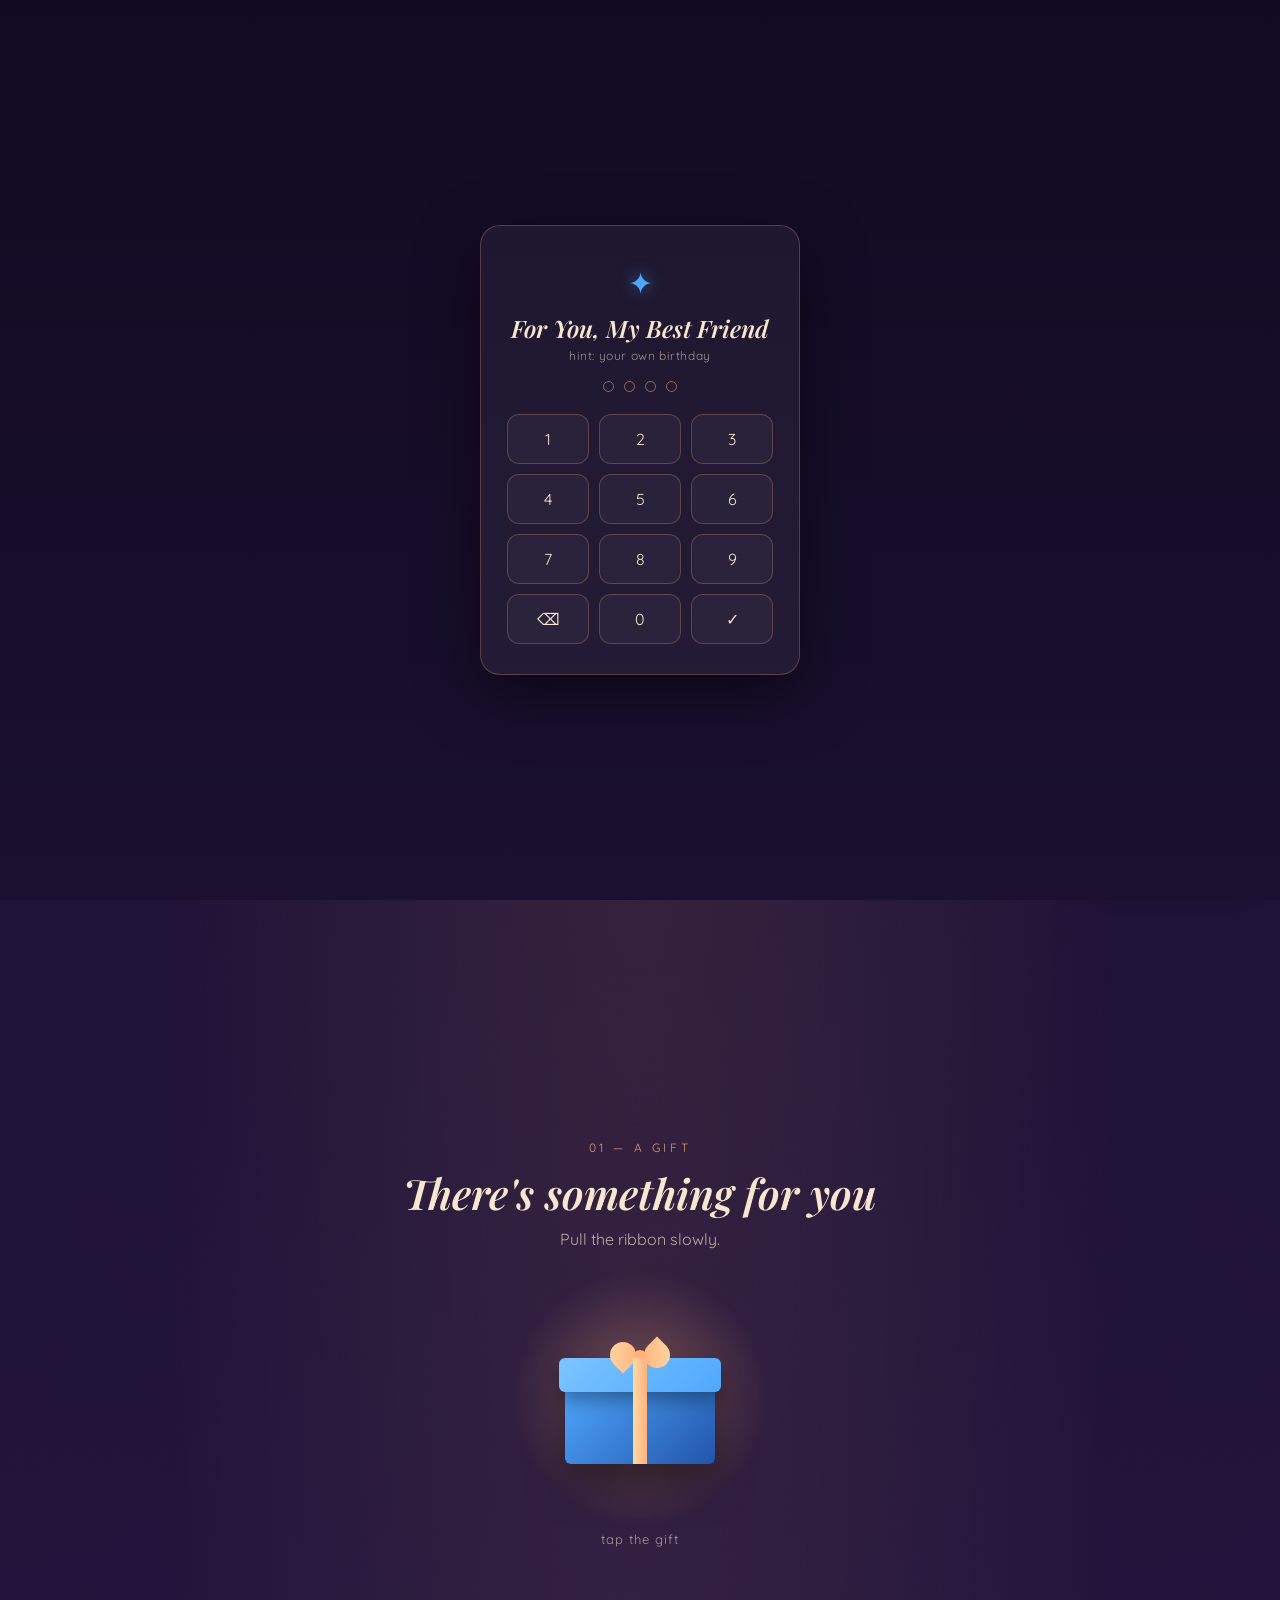
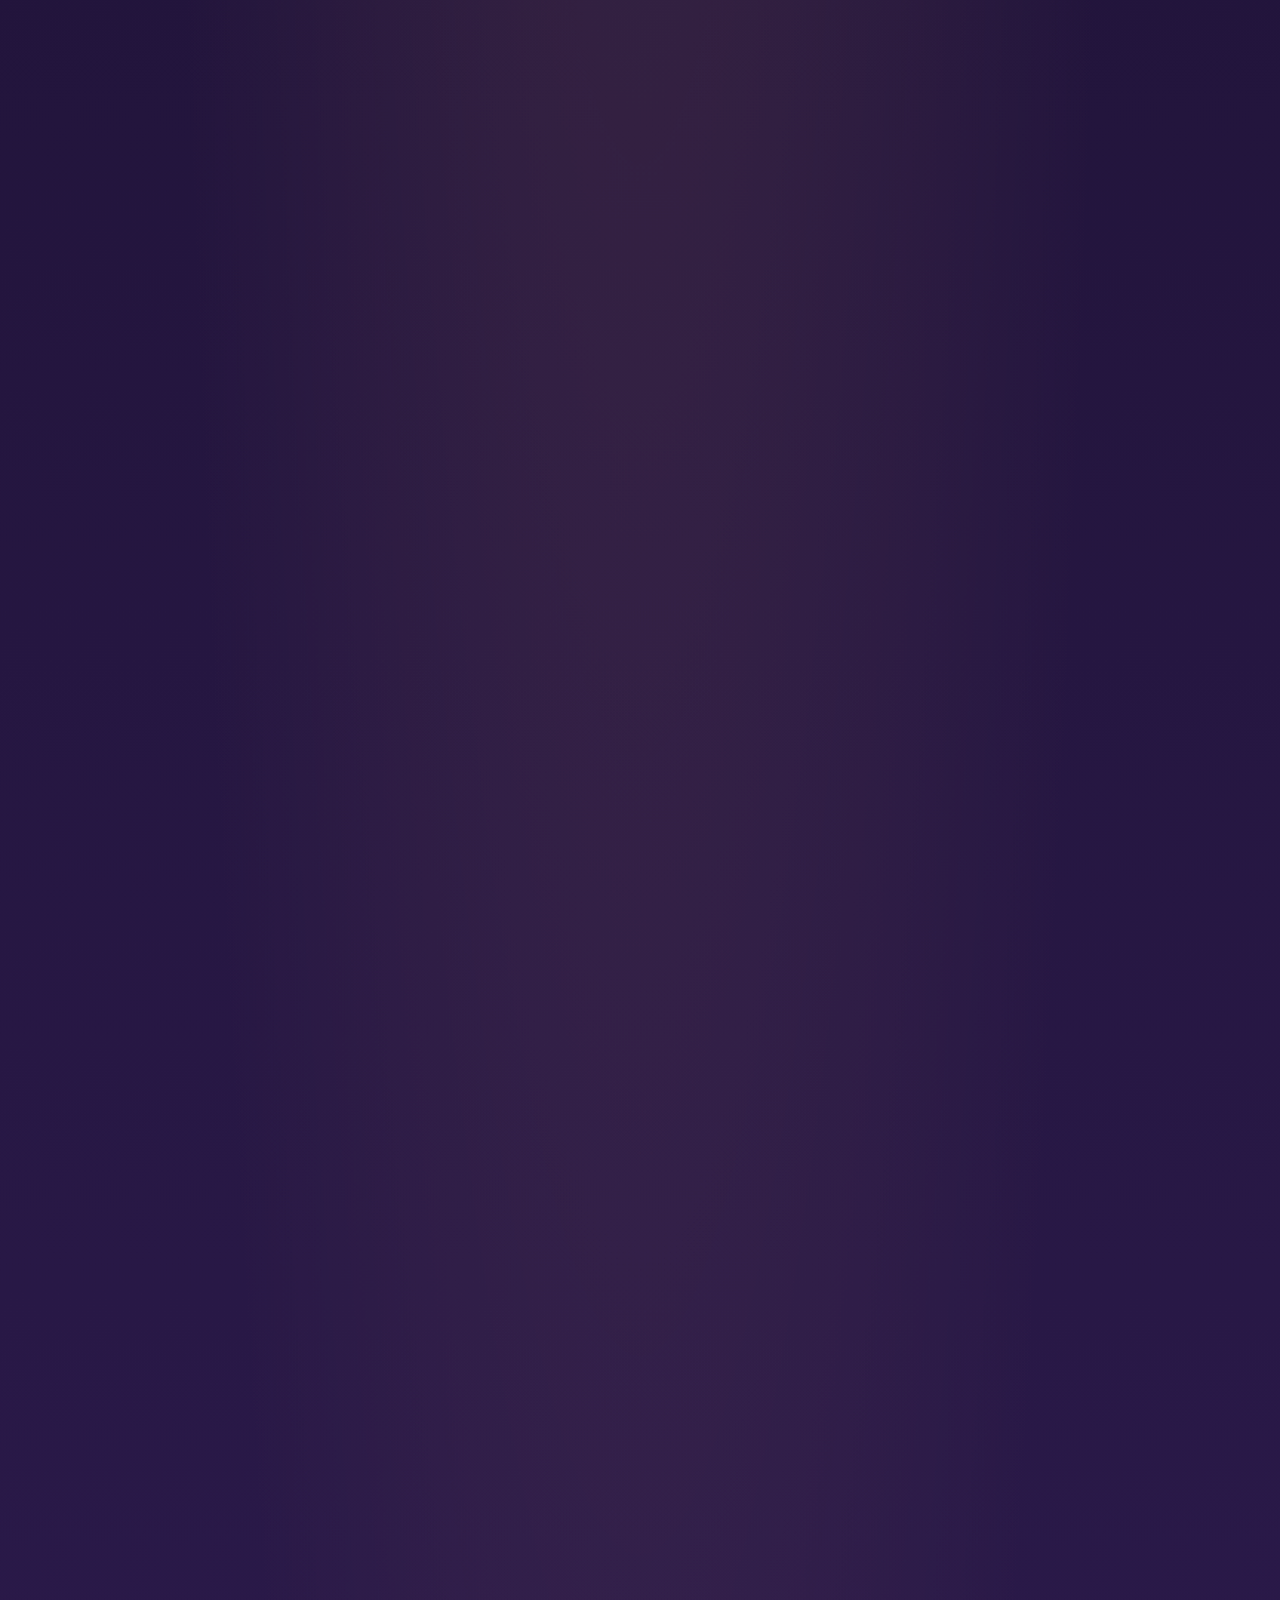
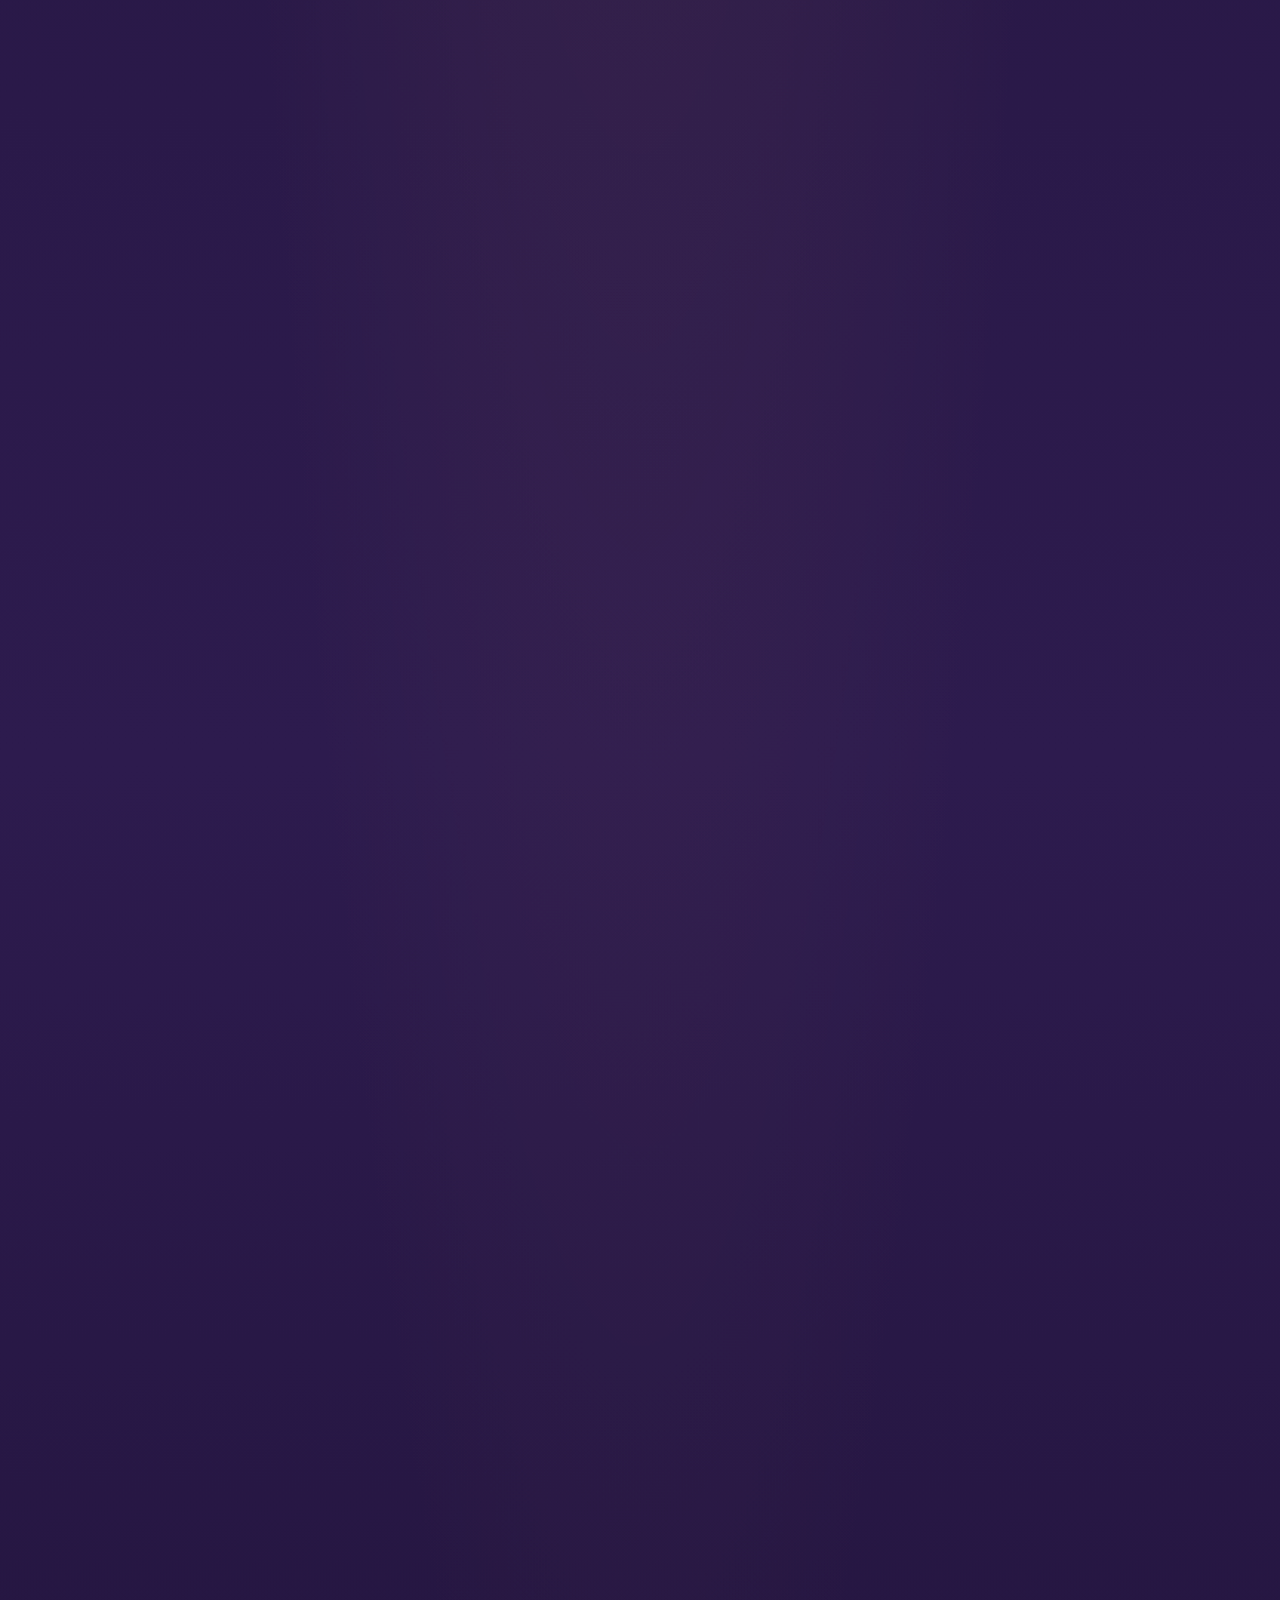
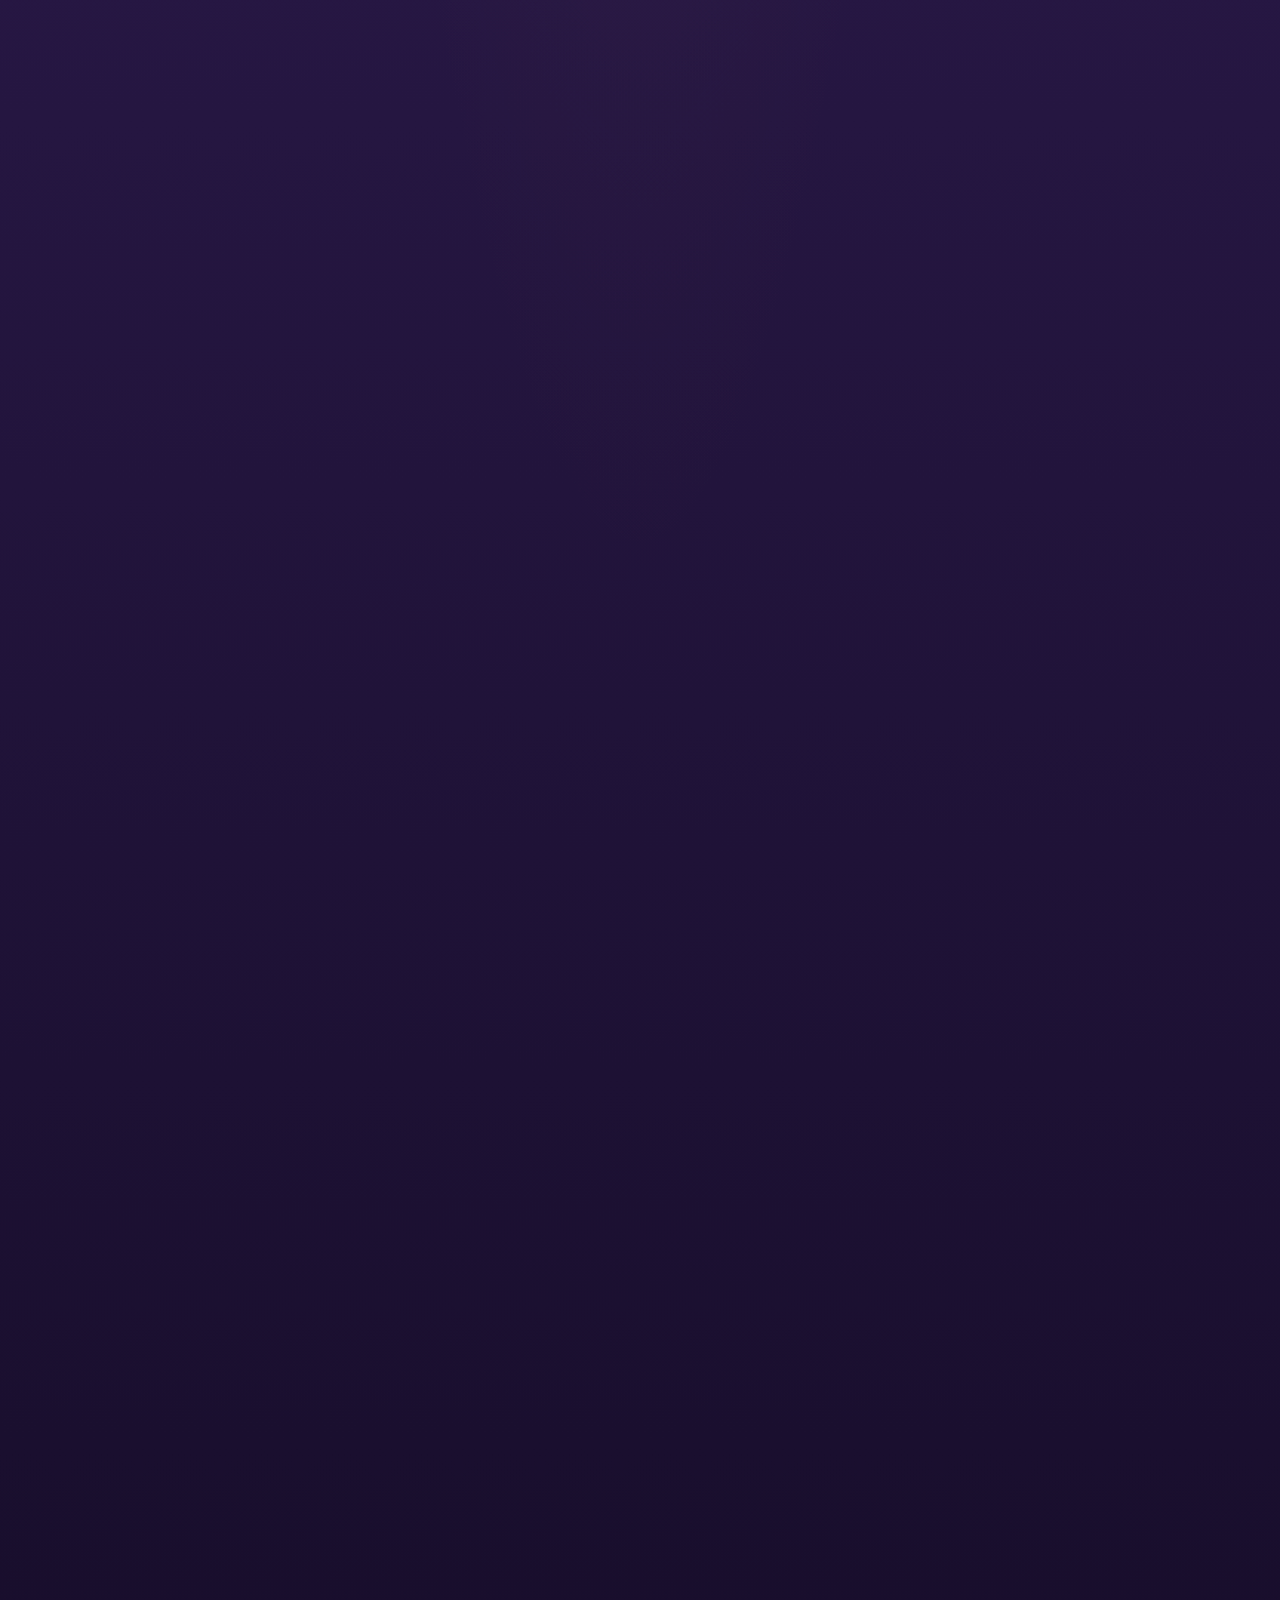
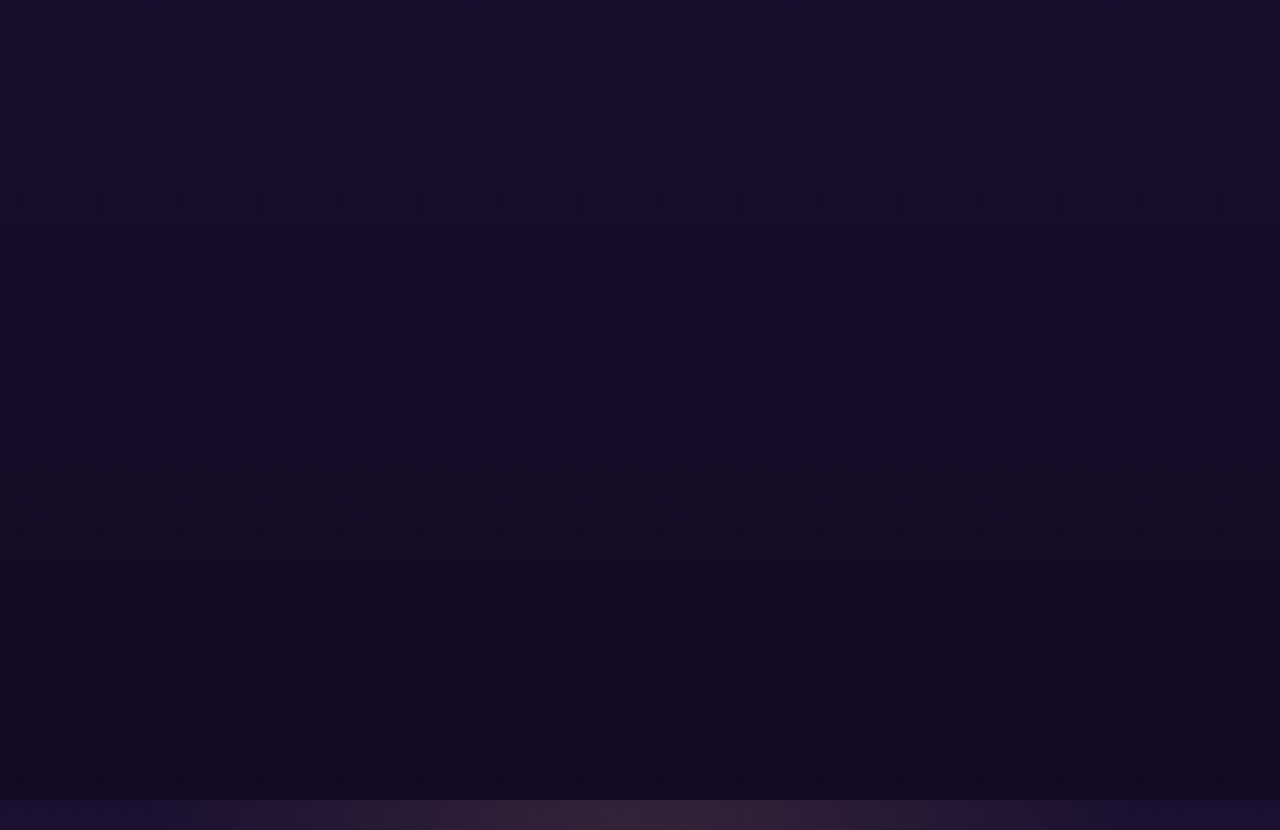
==== commit c825c35f: "update page2.html" ====
--- a/page2.html
+++ b/page2.html
@@ -1,5 +1,5 @@
 <!DOCTYPE html>
-<html lang="id">
+<html lang="en">
 <head>
 <meta charset="UTF-8" />
 <meta name="viewport" content="width=device-width, initial-scale=1.0" />
@@ -16,8 +16,8 @@
   <div class="lock-overlay" id="lockOverlay">
     <div class="lock-card">
       <span class="lock-flower">✦</span>
-      <h2 class="lock-title">Buat Lo, Sahabat Gua</h2>
-      <p class="lock-sub" id="lockHint">masukkan kode rahasianya</p>
+      <h2 class="lock-title">For You, My Best Friend</h2>
+      <p class="lock-sub" id="lockHint">enter the secret code</p>
       <div class="lock-dots" id="lockDots"></div>
       <div class="lock-pad" id="lockPad"></div>
     </div>
@@ -25,24 +25,24 @@
 
   <!-- ============ HERO ============ -->
   <section class="hero">
-    <p class="hero-eyebrow">malam ini, langit menyalakan satu lentera lagi buat sahabat gua</p>
+    <p class="hero-eyebrow">tonight, the sky lights up one more lantern for my best friend</p>
     <h1 class="hero-title" id="heroTitle">Happy Birthday</h1>
     <p class="hero-date" id="heroDate"></p>
     <button class="scroll-cue" id="scrollCue">
-      <span>buka kadonya</span>
+      <span>open your gift</span>
       <span class="cue-arrow">↓</span>
     </button>
   </section>
 
   <!-- ============ GIFT ============ -->
   <section class="gift-section" id="giftSection">
-    <p class="section-label">01 — sebuah kado</p>
-    <h2 class="section-title">Ada sesuatu untukmu</h2>
-    <p class="section-sub">Tarik pita-nya pelan-pelan.</p>
+    <p class="section-label">01 — a gift</p>
+    <h2 class="section-title">There's something for you</h2>
+    <p class="section-sub">Pull the ribbon slowly.</p>
 
     <div class="gift-stage">
       <div class="gift-glow"></div>
-      <button class="gift-box" id="giftBox" aria-label="Buka kado">
+      <button class="gift-box" id="giftBox" aria-label="Open the gift">
         <div class="box-lid">
           <div class="bow">
             <span class="bow-loop left"></span>
@@ -56,22 +56,22 @@
         </div>
       </button>
     </div>
-    <p class="gift-hint" id="giftHint">ketuk kadonya</p>
+    <p class="gift-hint" id="giftHint">tap the gift</p>
   </section>
 
   <!-- ============ BOUQUET ============ -->
   <section class="bouquet-section reveal-on-gift" id="bouquetSection">
-    <p class="section-label">02 — buket digital</p>
-    <h2 class="section-title scroll-reveal">Petik satu bunga</h2>
-    <p class="section-sub">tiap kelopak nyimpen satu potong rasa</p>
+    <p class="section-label">02 — a digital bouquet</p>
+    <h2 class="section-title scroll-reveal">Pick a flower</h2>
+    <p class="section-sub">each petal holds a little piece of the message</p>
     <div class="bouquet-field scroll-reveal" id="bouquetField"></div>
-    <div class="bouquet-note" id="bouquetNote">tap salah satu bunga di atas ✿</div>
+    <div class="bouquet-note" id="bouquetNote">tap one of the flowers above ✿</div>
   </section>
 
   <!-- ============ LETTER ============ -->
   <section class="letter-section reveal-on-gift" id="letterSection">
-    <p class="section-label">03 — sepucuk surat</p>
-    <h2 class="section-title">Untukmu, malam ini</h2>
+    <p class="section-label">03 — a letter</p>
+    <h2 class="section-title">For you, tonight</h2>
     <div class="letter-card scroll-reveal">
       <div class="wax-seal">✉</div>
       <p class="letter-text" id="letterText"></p>
@@ -81,25 +81,25 @@
 
   <!-- ============ TIMELINE ============ -->
   <section class="timeline-section reveal-on-gift" id="timelineSection">
-    <p class="section-label">04 — perjalanan kita</p>
-    <h2 class="section-title">Cerita yang Kita Tulis</h2>
+    <p class="section-label">04 — our journey</p>
+    <h2 class="section-title">The Story We Wrote</h2>
     <div class="timeline-track" id="timelineTrack"></div>
   </section>
 
   <!-- ============ GALLERY ============ -->
   <section class="gallery-section reveal-on-gift" id="gallerySection">
-    <p class="section-label">05 — jejak kenangan</p>
-    <h2 class="section-title scroll-reveal">Potret-potret Kecil</h2>
-    <p class="section-sub">geser buat lihat kenangan selanjutnya</p>
+    <p class="section-label">05 — little memories</p>
+    <h2 class="section-title scroll-reveal">Little Snapshots</h2>
+    <p class="section-sub">swipe to see the next memory</p>
     <div class="photo-stack scroll-reveal" id="photoStack"></div>
     <p class="stack-counter" id="stackCounter"></p>
   </section>
 
   <!-- ============ MINI GAMES ============ -->
   <section class="games-section reveal-on-gift" id="gamesSection">
-    <p class="section-label">06 — main dulu yuk</p>
-    <h2 class="section-title scroll-reveal">Tiga Permainan Kecil</h2>
-    <p class="section-sub">isengan sebelum ke penutup</p>
+    <p class="section-label">06 — let's play</p>
+    <h2 class="section-title scroll-reveal">Three Little Games</h2>
+    <p class="section-sub">a bit of fun before the closing</p>
     <div class="game-cards" id="gameCards"></div>
 
     <div class="game-modal" id="gameModal">
@@ -113,15 +113,16 @@
   <!-- ============ CLOSING ============ -->
   <section class="closing-section reveal-on-gift" id="closingSection">
     <div class="closing-glow"></div>
-    <p class="section-label">07 — penutup</p>
-    <h2 class="closing-title scroll-reveal">Selamat ulang tahun, <span id="closingName"></span> 🕯️</h2>
+    <p class="section-label">07 — closing</p>
+    <img class="closing-photo scroll-reveal" src="cupcake.webp" alt="happy birthday" loading="lazy" />
+    <h2 class="closing-title scroll-reveal">Happy birthday, <span id="closingName"></span> 🕯️</h2>
     <p class="closing-text scroll-reveal" id="closingText"></p>
-    <footer class="site-footer">Dibuat dengan niat baik · site by Berr</footer>
+    <footer class="site-footer">Made with good intentions · site by Berr</footer>
   </section>
 
   <!-- ============ MUSIC PLAYER (persistent) ============ -->
   <div class="music-player" id="musicPlayer">
-    <button class="music-toggle" id="musicToggle" aria-label="Putar musik">
+    <button class="music-toggle" id="musicToggle" aria-label="Play music">
       <span class="bar"></span><span class="bar"></span><span class="bar"></span>
     </button>
     <span class="music-title" id="musicTitle"></span>
--- a/main.css
+++ b/main.css
@@ -441,9 +441,19 @@
   top:20%;
   width:400px;
   height:400px;
-  background:radial-gradient(circle, rgba(255,111,145,0.18), transparent 70%);
+  background:radial-gradient(circle, rgba(79,168,255,0.18), transparent 70%);
   filter:blur(10px);
   pointer-events:none;
+}
+.closing-photo{
+  width:150px;
+  height:150px;
+  object-fit:cover;
+  border-radius:16px;
+  margin:0 0 22px;
+  position:relative;
+  border:2px solid rgba(255,210,122,0.5);
+  box-shadow:0 10px 30px rgba(0,0,0,0.5), 0 0 24px rgba(79,168,255,0.3);
 }
 .closing-title{
   font-family:'Playfair Display', serif;
@@ -567,7 +577,7 @@
 .lock-flower{
   font-size:30px;
   color:var(--rose);
-  text-shadow:0 0 16px rgba(255,111,145,0.6);
+  text-shadow:0 0 16px rgba(79,168,255,0.6);
 }
 .lock-title{
   font-family:'Playfair Display', serif;
@@ -652,7 +662,7 @@
   border:none;
   font-size:38px;
   cursor:pointer;
-  filter:drop-shadow(0 0 10px rgba(255,111,145,0.4));
+  filter:drop-shadow(0 0 10px rgba(79,168,255,0.4));
   transition:transform 0.3s ease;
   animation:swayFlower 3.4s ease-in-out infinite;
 }
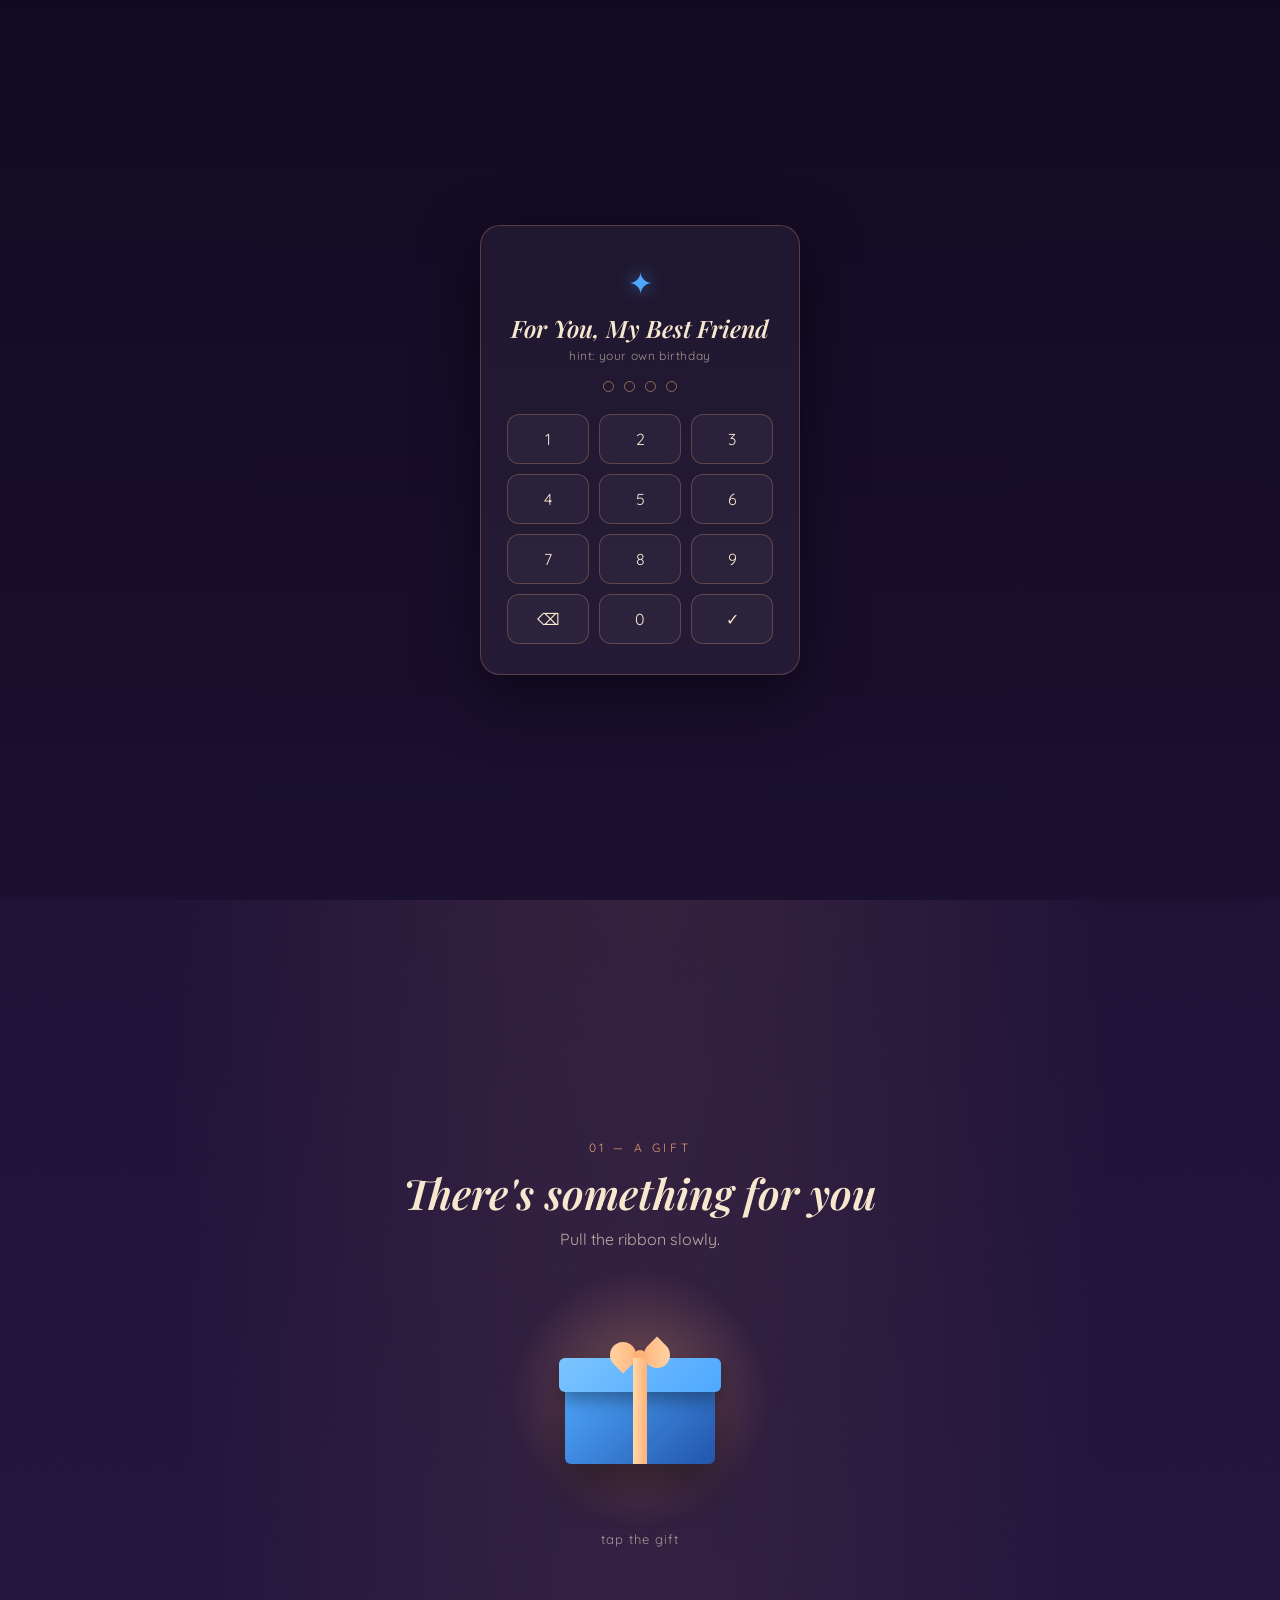
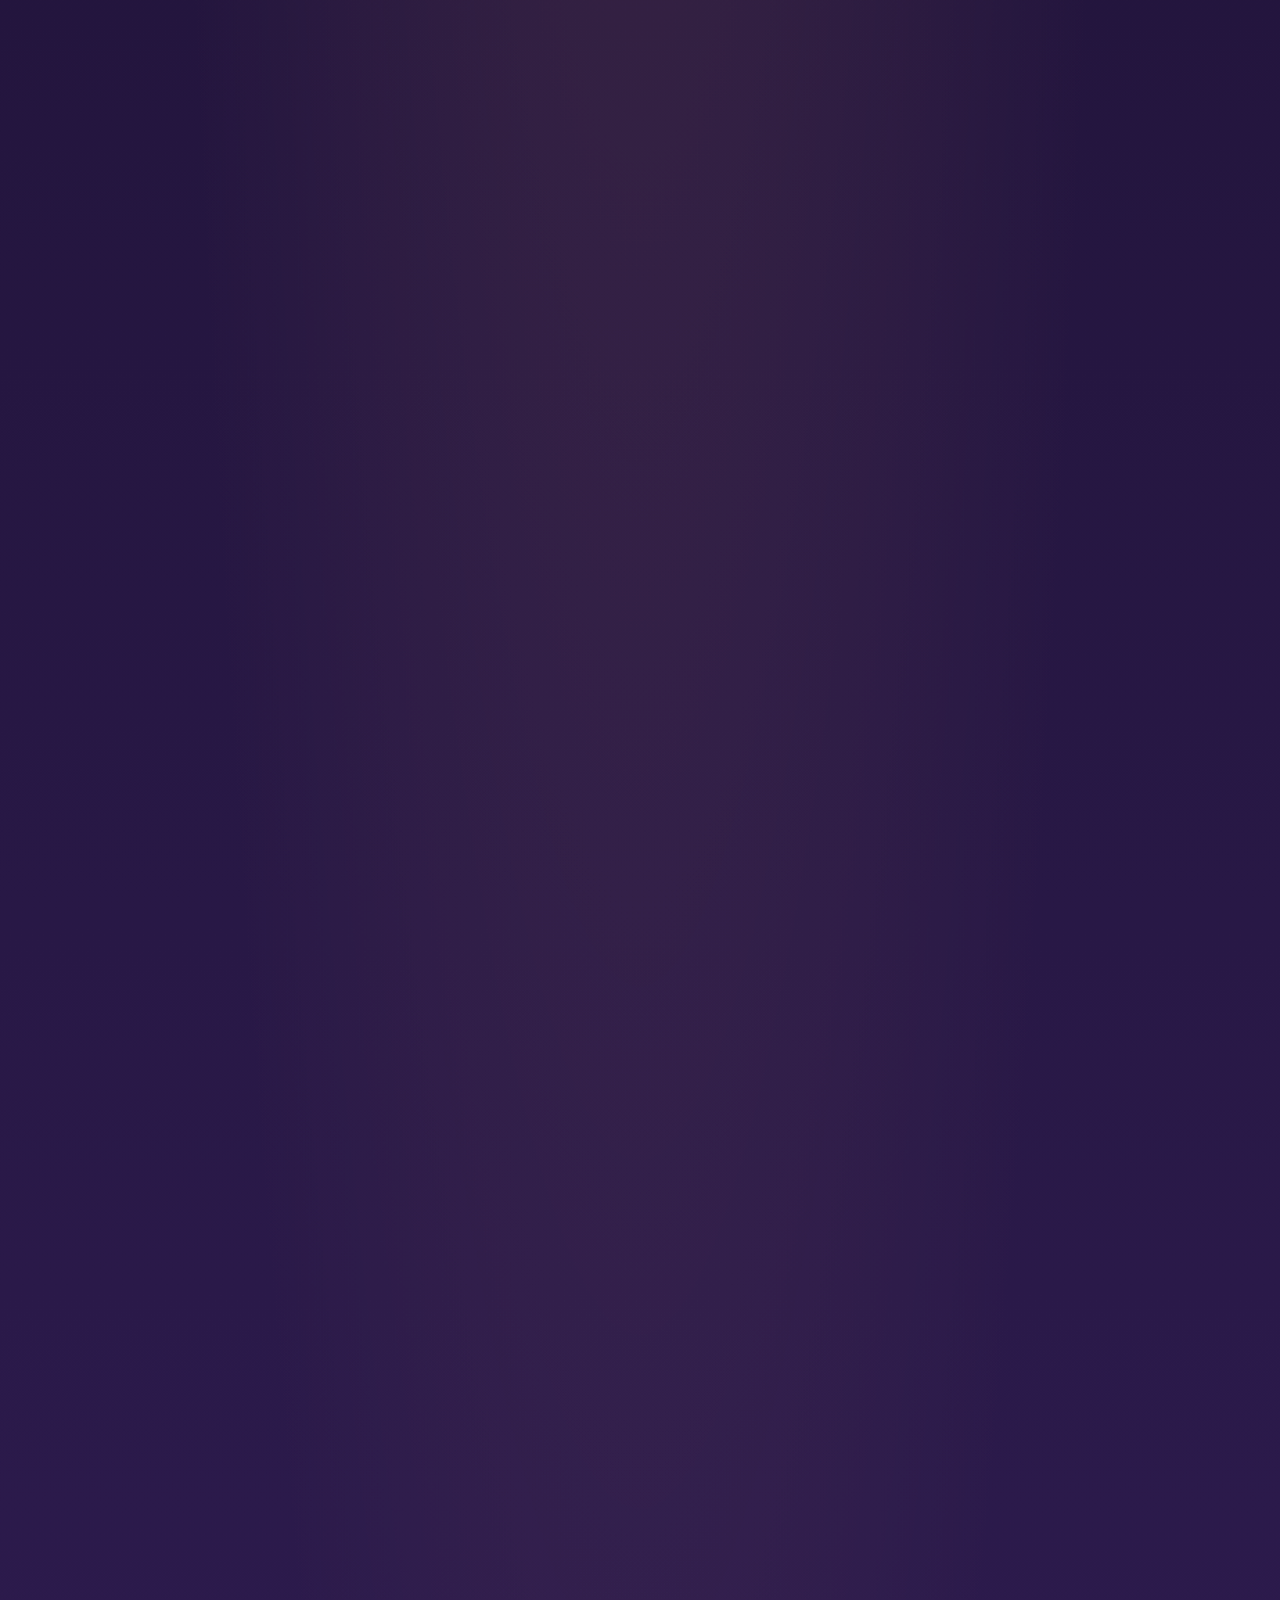
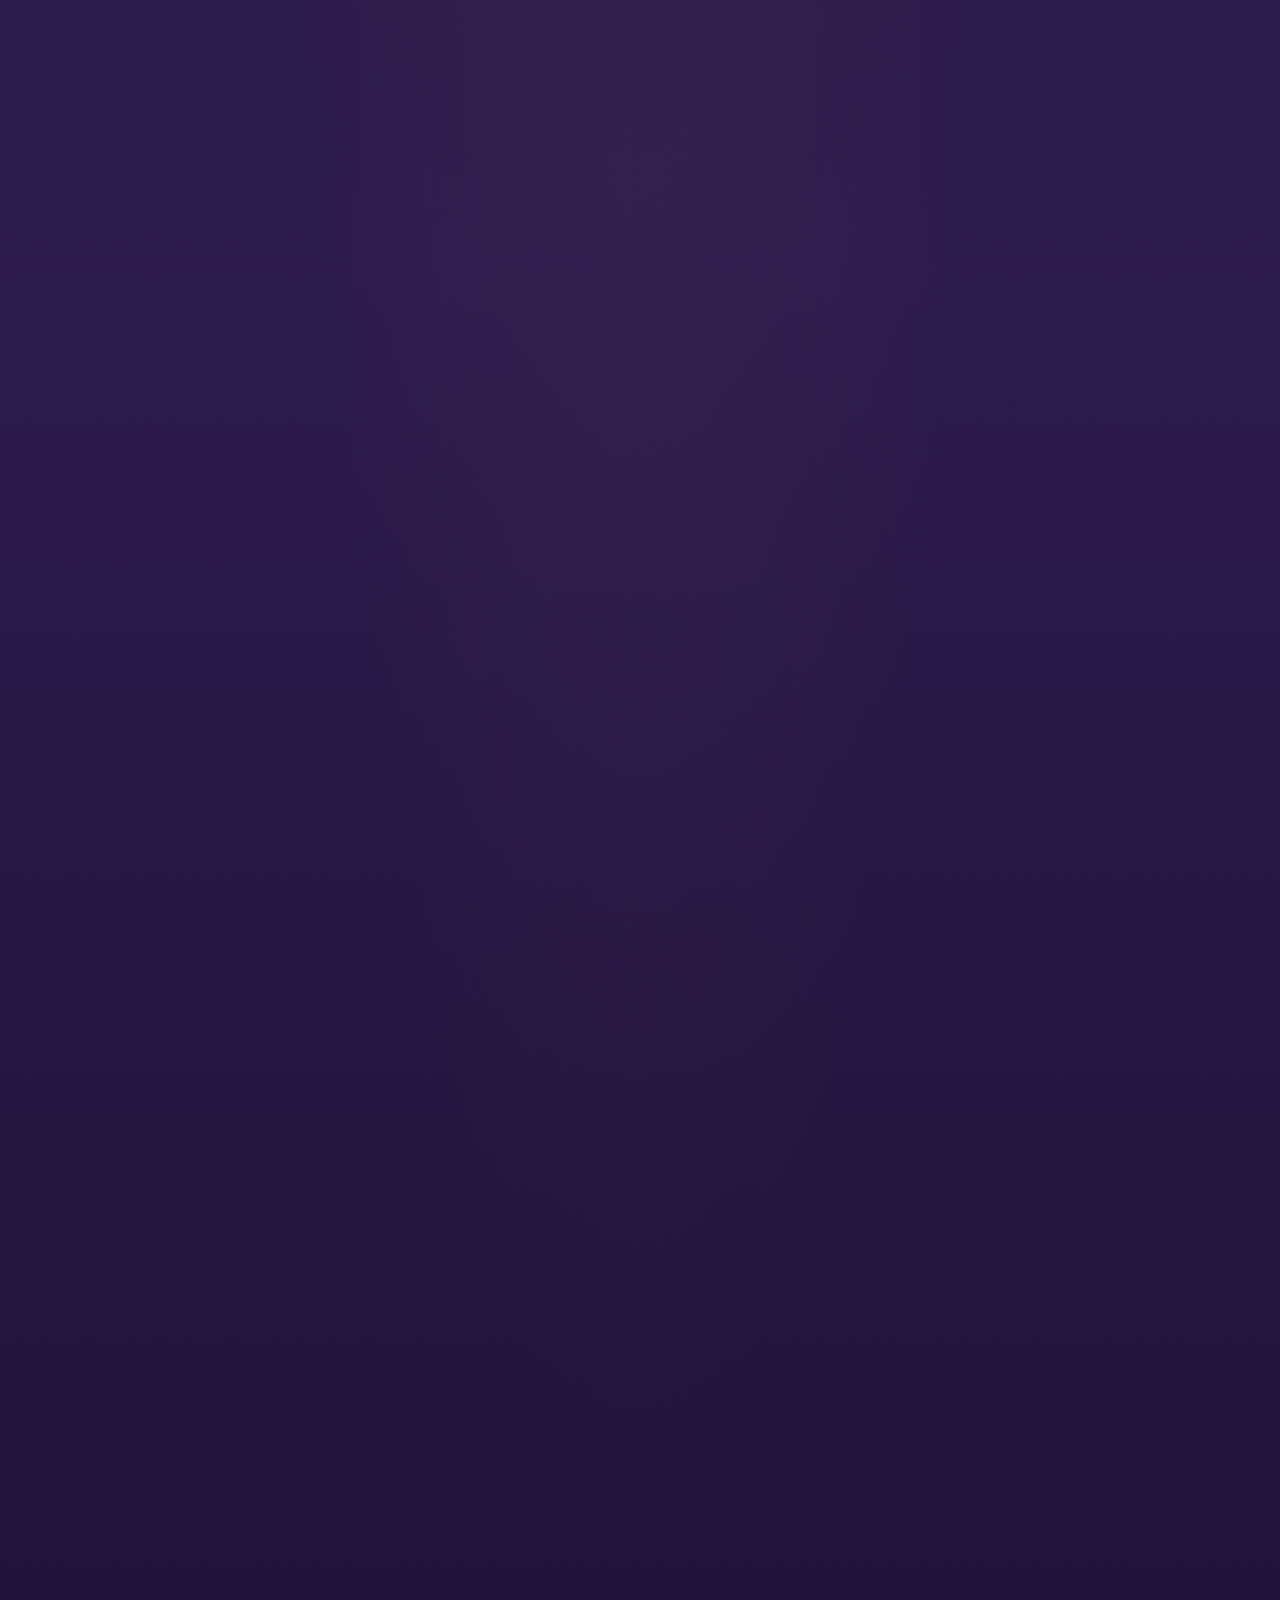
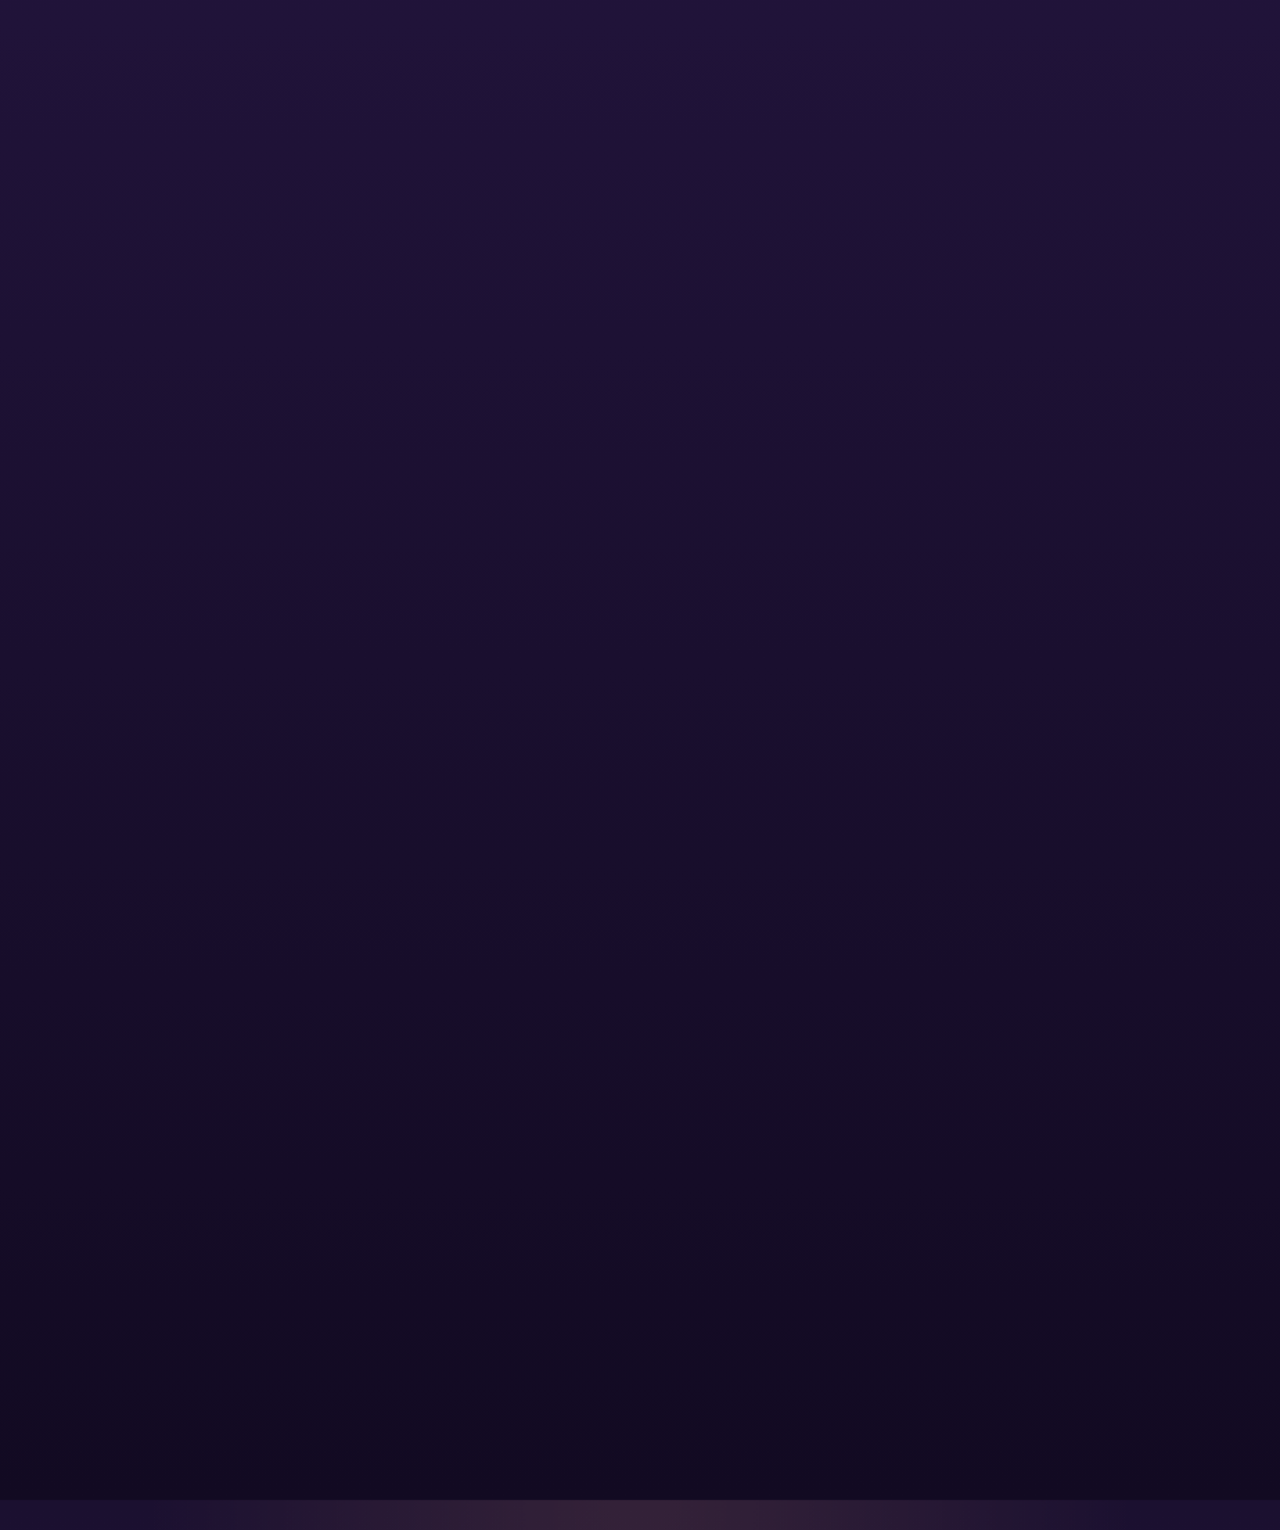
==== commit ff3825dc: "update page2.html" ====
--- a/page2.html
+++ b/page2.html
@@ -86,18 +86,9 @@
     <div class="timeline-track" id="timelineTrack"></div>
   </section>
 
-  <!-- ============ GALLERY ============ -->
-  <section class="gallery-section reveal-on-gift" id="gallerySection">
-    <p class="section-label">05 — little memories</p>
-    <h2 class="section-title scroll-reveal">Little Snapshots</h2>
-    <p class="section-sub">swipe to see the next memory</p>
-    <div class="photo-stack scroll-reveal" id="photoStack"></div>
-    <p class="stack-counter" id="stackCounter"></p>
-  </section>
-
   <!-- ============ MINI GAMES ============ -->
   <section class="games-section reveal-on-gift" id="gamesSection">
-    <p class="section-label">06 — let's play</p>
+    <p class="section-label">05 — let's play</p>
     <h2 class="section-title scroll-reveal">Three Little Games</h2>
     <p class="section-sub">a bit of fun before the closing</p>
     <div class="game-cards" id="gameCards"></div>
@@ -113,7 +104,7 @@
   <!-- ============ CLOSING ============ -->
   <section class="closing-section reveal-on-gift" id="closingSection">
     <div class="closing-glow"></div>
-    <p class="section-label">07 — closing</p>
+    <p class="section-label">06 — closing</p>
     <img class="closing-photo scroll-reveal" src="cupcake.webp" alt="happy birthday" loading="lazy" />
     <h2 class="closing-title scroll-reveal">Happy birthday, <span id="closingName"></span> 🕯️</h2>
     <p class="closing-text scroll-reveal" id="closingText"></p>
